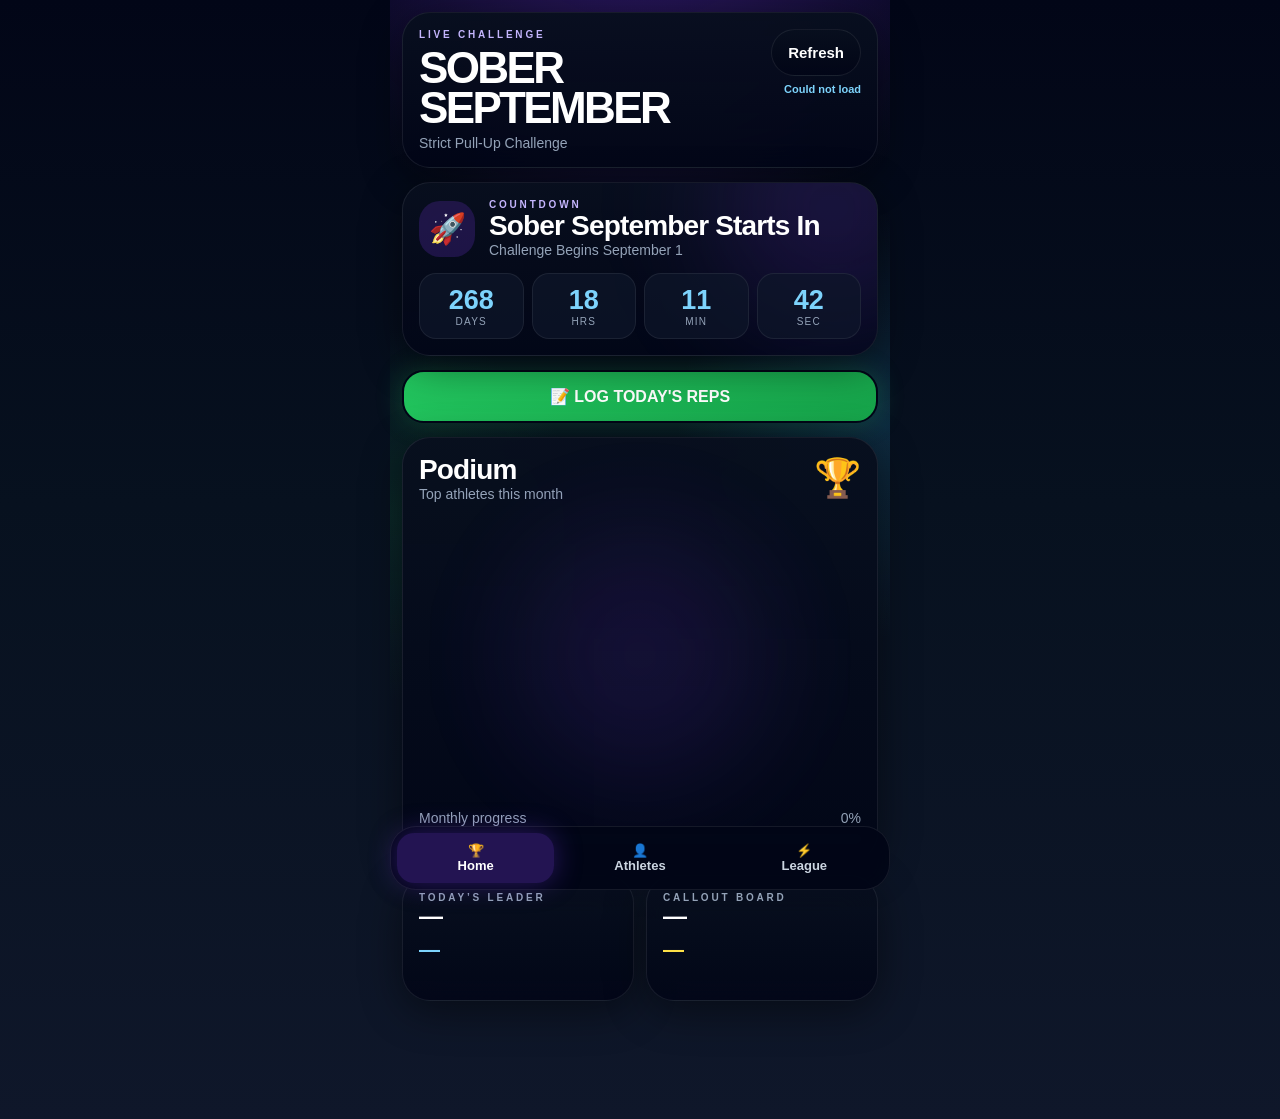
==== public/index.html @ 23100ab1 "Update index.html" ====
<!DOCTYPE html>
<html lang="en">
<head>
<meta charset="UTF-8">
<meta name="viewport" content="width=device-width,initial-scale=1,viewport-fit=cover">
<title>Sober September V40 Stable Event Logic</title>
<link rel="manifest" href="/manifest.json">
<link rel="apple-touch-icon" href="/apple-touch-icon.png">
<meta name="theme-color" content="#050816">
<meta name="apple-mobile-web-app-capable" content="yes">
<meta name="apple-mobile-web-app-title" content="Sober September">
<meta name="apple-mobile-web-app-status-bar-style" content="black-translucent">
<style>
*{box-sizing:border-box}html,body{margin:0;min-height:100%;background:#020617;color:white;font-family:Inter,Arial,sans-serif;overflow-x:hidden}body{background:linear-gradient(#020617,#07111f 45%,#0f172a)}.app{max-width:500px;margin:auto;min-height:100vh;padding:12px 12px calc(104px + env(safe-area-inset-bottom));background:radial-gradient(circle at 50% -12%,rgba(124,58,237,.42),transparent 30%),radial-gradient(circle at 0% 46%,rgba(34,197,94,.12),transparent 24%),radial-gradient(circle at 100% 38%,rgba(56,189,248,.15),transparent 25%),linear-gradient(#020617,#07111f 42%,#0f172a)}.card{background:linear-gradient(180deg,rgba(8,15,30,.96),rgba(2,6,23,.92));border:1px solid rgba(255,255,255,.08);border-radius:28px;padding:16px;margin-bottom:14px;box-shadow:0 10px 42px rgba(0,0,0,.45);backdrop-filter:blur(18px)}h1{font-size:44px;line-height:.9;margin:8px 0;font-weight:900;letter-spacing:-.06em}h2{font-size:28px;margin:0;font-weight:900;letter-spacing:-.03em}.label{font-size:10px;letter-spacing:.28em;text-transform:uppercase;color:#94a3b8;font-weight:900}.small{color:#94a3b8;font-size:14px}.big{font-size:24px;font-weight:900;line-height:1.08}.grid2{display:grid;grid-template-columns:1fr 1fr;gap:12px}.tab-page{display:none}.tab-page.active{display:block}.avatar{border-radius:999px;display:flex;align-items:center;justify-content:center;font-weight:900;color:white;border:2px solid rgba(255,255,255,.16);box-shadow:0 0 32px rgba(124,58,237,.35);overflow:hidden;flex:0 0 auto}.orange{background:linear-gradient(135deg,#f97316,#ef4444)}.green{background:linear-gradient(135deg,#22c55e,#16a34a)}.blue{background:linear-gradient(135deg,#2563eb,#4f46e5)}.purple{background:linear-gradient(135deg,#9333ea,#d8b4fe)}.photo-card{border-radius:28px;overflow:hidden;border:2px solid var(--athlete-glow,#7c3aed);box-shadow:0 0 34px color-mix(in srgb,var(--athlete-glow,#7c3aed) 45%,transparent);background:#020617}.photo-card img{width:100%;height:100%;object-fit:cover;object-position:center center;display:block}.refresh{border:0;color:white;font-weight:900;font-size:15px;border-radius:24px;background:linear-gradient(180deg,rgba(8,15,30,.96),rgba(2,6,23,.92));border:1px solid rgba(255,255,255,.08);padding:14px 16px}.refresh:active,.ath-card:active,.log-reps-btn:active,.nav button:active{transform:scale(.985)}.loading .refresh::after{content:"";display:inline-block;width:13px;height:13px;margin-left:8px;border:2px solid rgba(255,255,255,.35);border-top-color:white;border-radius:999px;vertical-align:-2px;animation:spin .8s linear infinite}@keyframes spin{to{transform:rotate(360deg)}}.header-row{display:grid;grid-template-columns:1fr auto;align-items:start;gap:10px}.count-card{position:relative;overflow:hidden}.count-card:before{content:"";position:absolute;width:230px;height:230px;border-radius:999px;background:rgba(124,58,237,.17);filter:blur(60px);right:-70px;top:-90px;animation:pulse 3s infinite}@keyframes pulse{0%{opacity:.45}50%{opacity:1}100%{opacity:.45}}.count-grid{display:grid;grid-template-columns:repeat(4,1fr);gap:8px;margin-top:15px;position:relative;z-index:2}.count{text-align:center;padding:11px 4px;border-radius:17px;background:rgba(15,23,42,.72);border:1px solid rgba(255,255,255,.07)}.count div:first-child{font-size:27px;font-weight:900;color:#7dd3fc}.count div:last-child{font-size:10px;letter-spacing:.12em;text-transform:uppercase;color:#94a3b8}.log-reps-btn{display:flex;align-items:center;justify-content:center;gap:10px;width:100%;margin:0 0 14px;padding:15px 16px;border-radius:22px;background:linear-gradient(135deg,#22c55e,#16a34a);color:white;text-decoration:none;font-weight:900;font-size:16px;border:2px solid #020617;box-shadow:0 0 28px rgba(34,197,94,.24)}.podium-card{position:relative;overflow:hidden}.podium-card:before{content:"";position:absolute;width:250px;height:250px;border-radius:999px;background:rgba(124,58,237,.16);filter:blur(58px);left:50%;top:92px;transform:translateX(-50%);opacity:.8;animation:none!important}.podium{position:relative;z-index:2;height:300px;margin-top:8px}.p-slot{position:absolute;text-align:center;width:31%}.p1{left:34.5%;top:2px;z-index:5}.p2{left:0;top:76px;z-index:3}.p3{right:0;top:88px;z-index:2}.crown{position:absolute;left:50%;transform:translateX(-50%);top:-28px;font-size:35px;animation:bob 2.5s infinite ease-in-out}@keyframes bob{0%{transform:translate(-50%,0)}50%{transform:translate(-50%,-6px)}100%{transform:translate(-50%,0)}}.p-avatar{margin:auto}.p-name{font-weight:900;margin-top:7px;line-height:1}.p-score{color:#7dd3fc;font-weight:900;line-height:1;margin-top:4px;transition:transform .18s ease}.p-score.counting{transform:scale(1.08)}.p-block{margin:9px auto 0;display:flex;align-items:center;justify-content:center;font-weight:900;border:1px solid rgba(255,255,255,.12);border-radius:22px 22px 0 0}.p1 .p-avatar{width:100px;height:100px;font-size:37px}.p1 .p-name{font-size:27px}.p1 .p-score{font-size:35px}.p1 .p-block{width:118px;height:90px;font-size:52px;background:linear-gradient(#a855f7,#6d28d9)}.p2 .p-avatar,.p3 .p-avatar{width:76px;height:76px;font-size:29px}.p2 .p-name,.p3 .p-name{font-size:22px}.p2 .p-score,.p3 .p-score{font-size:28px}.p2 .p-block{width:96px;height:62px;font-size:38px;background:#334155}.p3 .p-block{width:96px;height:54px;font-size:38px;background:#475569}.progress-track{height:10px;border-radius:999px;background:rgba(255,255,255,.1);overflow:hidden}.progress-bar{height:100%;width:0%;border-radius:999px;background:linear-gradient(90deg,#2563eb,#8b5cf6,#22c55e);transition:.7s}.mini{min-height:126px;padding:16px}.status-green{color:#4ade80}.status-yellow{color:#facc15}.status-red{color:#f87171}.status-gray{color:#94a3b8}.ath-grid{display:flex;gap:10px;overflow-x:auto;padding:2px 2px 4px;margin-top:12px;scroll-snap-type:x mandatory}.ath-card{border:1px solid rgba(255,255,255,.08);border-radius:24px;background:rgba(5,10,30,.95);padding:11px;color:white;text-align:left;min-width:142px;scroll-snap-align:start}.ath-card-top{display:flex;align-items:center;gap:8px}.ath-card .avatar{width:44px!important;height:44px!important;font-size:18px!important}.ath-card .name{font-size:18px;font-weight:900}.ath-card .pts{font-size:20px;font-weight:900;color:#7dd3fc;margin-top:6px}.profile-panel{margin-top:14px;--athlete-glow:#7c3aed}.profile-head{display:flex;align-items:center;gap:16px;margin-bottom:14px}.profile-photo{width:116px;height:116px}.profile-name{font-size:38px;font-weight:900;line-height:1}.profile-points{font-size:30px;font-weight:900;color:#7dd3fc;margin-top:6px}.stat-grid{display:grid;grid-template-columns:1fr 1fr;gap:12px}.stat{min-height:106px;padding:14px;border-radius:24px;background:rgba(5,10,30,.95);border:1px solid rgba(255,255,255,.08)}.stat .num{font-size:34px;font-weight:900;margin-top:8px}.daily-log-list{max-height:420px;overflow:auto;padding-right:3px}.daily-row{display:grid;grid-template-columns:62px minmax(0,1fr) 78px;gap:8px;align-items:center;padding:10px 0;border-bottom:1px solid rgba(255,255,255,.08)}.daily-row:last-child{border-bottom:0}.entry-pill{text-align:right;color:#7dd3fc;font-weight:900;font-size:13px}.chart-card{padding:12px!important;background:radial-gradient(circle at top right,rgba(56,189,248,.16),transparent 34%),rgba(5,10,30,.72)!important}.chart{width:100%;height:190px;margin-top:10px;border-radius:24px;background:linear-gradient(180deg,rgba(15,23,42,.7),rgba(2,6,23,.9));border:1px solid rgba(255,255,255,.08);overflow:hidden}.chart svg{width:100%;height:100%;display:block}.chart-label{font-size:12px;fill:#94a3b8}.chart-value{font-size:18px;fill:#7dd3fc;font-weight:900}.record-row{display:grid;grid-template-columns:44px 1fr auto;align-items:center;gap:12px;padding:14px 0;border-bottom:1px solid rgba(255,255,255,.08)}.record-row:last-child{border-bottom:0}.record-icon{width:38px;height:38px;border-radius:14px;background:rgba(124,58,237,.24);display:flex;align-items:center;justify-content:center;font-size:20px}.record-title{font-weight:900;line-height:1.18}.record-sub{color:#94a3b8;font-size:13px;margin-top:3px}.record-value{font-weight:900;color:#7dd3fc;font-size:22px;text-align:right;white-space:nowrap}.event-grid{display:grid;gap:12px}.event-card{border-radius:22px;border:1px solid rgba(255,255,255,.08);background:rgba(255,255,255,.025);padding:14px}.event-card.gold{border-color:rgba(250,204,21,.22);background:radial-gradient(circle at top left,rgba(250,204,21,.12),transparent 38%),rgba(255,255,255,.025)}.event-card.red{border-color:rgba(249,115,22,.26);background:radial-gradient(circle at top left,rgba(249,115,22,.12),transparent 38%),rgba(255,255,255,.025)}.event-title{font-size:22px;font-weight:900;line-height:1.05}.event-sub{color:#cbd5e1;font-size:15px;margin-top:8px;line-height:1.35}.nav{position:fixed;left:12px;right:12px;bottom:calc(10px + env(safe-area-inset-bottom));max-width:500px;margin:auto;display:grid;grid-template-columns:repeat(3,1fr);gap:7px;padding:6px;border-radius:26px;background:rgba(2,6,23,.94);backdrop-filter:blur(20px);border:1px solid rgba(255,255,255,.08);z-index:99}.nav button{border:0;background:transparent;text-align:center;padding:10px 4px;border-radius:17px;font-weight:800;color:#cbd5e1;font-size:13px}.nav button.active{background:rgba(124,58,237,.28);box-shadow:0 0 28px rgba(124,58,237,.35);color:white}.max-only{display:none}.maxout-banner{display:none;border-radius:24px;padding:15px 16px;margin-bottom:14px;background:linear-gradient(135deg,#facc15,#a855f7);color:#020617;font-weight:900;box-shadow:0 0 35px rgba(250,204,21,.35);border:2px solid rgba(255,255,255,.18)}.maxout-banner .title{font-size:22px;line-height:1}.maxout-banner .sub{font-size:13px;margin-top:5px;color:#111827}.redemption-banner{display:none;border-radius:24px;padding:15px 16px;margin-bottom:14px;background:linear-gradient(135deg,#fb7185,#f97316);color:#fff;font-weight:900;box-shadow:0 0 35px rgba(249,115,22,.34);border:2px solid rgba(255,255,255,.16)}.redemption-banner .title{font-size:22px;line-height:1}.redemption-banner .sub{font-size:13px;margin-top:5px;color:#ffe4e6}.redemption-only{display:none}.redemption-card{border-color:rgba(248,113,113,.24)!important;background:radial-gradient(circle at top left,rgba(248,113,113,.14),transparent 38%),rgba(255,255,255,.025)!important}.redemption-list{display:grid;gap:9px;margin-top:10px}.redemption-row{display:grid;grid-template-columns:1fr auto;gap:10px;align-items:center;padding:10px 0;border-bottom:1px solid rgba(255,255,255,.08)}.redemption-row:last-child{border-bottom:0}.redemption-score{color:#fb7185;font-weight:900}.redemption-gain{color:#f97316;font-weight:900}body.redemption-mode .app{background:radial-gradient(circle at 50% -8%,rgba(248,113,113,.32),transparent 28%),radial-gradient(circle at 0% 42%,rgba(249,115,22,.22),transparent 26%),radial-gradient(circle at 100% 36%,rgba(251,113,133,.14),transparent 24%),linear-gradient(#020617,#111827 45%,#0f172a)}body.redemption-mode .redemption-banner{display:block}body.redemption-mode .redemption-only{display:block;grid-column:1/-1}body.redemption-mode .count-card{border-color:rgba(248,113,113,.42)!important;box-shadow:0 0 0 1px rgba(248,113,113,.12),0 10px 42px rgba(0,0,0,.45),0 0 60px rgba(249,115,22,.18)!important;background:radial-gradient(circle at top left,rgba(248,113,113,.18),transparent 42%),radial-gradient(circle at bottom right,rgba(249,115,22,.16),transparent 44%),linear-gradient(180deg,rgba(8,15,30,.98),rgba(2,6,23,.94))!important}body.redemption-mode #eventIcon{background:rgba(248,113,113,.18)!important;box-shadow:0 0 30px rgba(248,113,113,.38);animation:maxPulse 1.8s infinite}body.redemption-mode .log-reps-btn{background:linear-gradient(135deg,#fb7185,#f97316);color:#fff;box-shadow:0 0 35px rgba(249,115,22,.32)}body.redemption-mode .progress-bar{background:linear-gradient(90deg,#ef4444,#f97316,#facc15)}body.maxout-mode .app{background:radial-gradient(circle at 50% -8%,rgba(250,204,21,.34),transparent 28%),radial-gradient(circle at 0% 42%,rgba(168,85,247,.22),transparent 26%),radial-gradient(circle at 100% 36%,rgba(250,204,21,.14),transparent 24%),linear-gradient(#020617,#111827 45%,#0f172a)}body.maxout-mode .maxout-banner{display:block}body.maxout-mode .max-only{display:block;grid-column:1/-1}body.maxout-mode .log-reps-btn{background:linear-gradient(135deg,#facc15,#a855f7);color:#020617;box-shadow:0 0 35px rgba(250,204,21,.32)}body.maxout-mode .p-block{background:linear-gradient(#facc15,#a855f7)!important;color:#020617;box-shadow:0 0 28px rgba(250,204,21,.25)}body.maxout-mode .p1 .p-avatar{background:transparent!important;box-shadow:none!important;border-radius:999px}body.maxout-mode .p1 .p-avatar .avatar{border-color:rgba(250,204,21,.7);box-shadow:0 0 36px rgba(250,204,21,.28)}body.maxout-mode .count-card{border-color:rgba(250,204,21,.42)!important;box-shadow:0 0 0 1px rgba(250,204,21,.12),0 10px 42px rgba(0,0,0,.45),0 0 60px rgba(250,204,21,.16),0 0 90px rgba(168,85,247,.10)!important}body.maxout-mode .count-card{background:radial-gradient(circle at top left,rgba(250,204,21,.18),transparent 42%),radial-gradient(circle at bottom right,rgba(168,85,247,.18),transparent 44%),linear-gradient(180deg,rgba(8,15,30,.98),rgba(2,6,23,.94))!important}body.maxout-mode #eventIcon{background:rgba(250,204,21,.18)!important;box-shadow:0 0 30px rgba(250,204,21,.38);animation:maxPulse 1.8s infinite}@keyframes maxPulse{0%{transform:scale(1)}50%{transform:scale(1.07);filter:drop-shadow(0 0 14px rgba(250,204,21,.65))}100%{transform:scale(1)}}.champion-overlay{position:fixed;inset:0;z-index:999;display:none;align-items:center;justify-content:center;padding:22px;background:radial-gradient(circle at 50% 18%,rgba(250,204,21,.26),transparent 34%),rgba(2,6,23,.86);backdrop-filter:blur(18px)}
.champion-overlay.show{display:flex}
.champion-card{width:min(430px,100%);border-radius:34px;padding:22px 18px 18px;background:radial-gradient(circle at top,rgba(250,204,21,.18),transparent 36%),linear-gradient(180deg,rgba(15,23,42,.98),rgba(2,6,23,.97));border:1px solid rgba(250,204,21,.35);box-shadow:0 0 80px rgba(250,204,21,.26),0 25px 80px rgba(0,0,0,.65);text-align:center;position:relative;overflow:hidden}
.champion-card:before{content:"";position:absolute;inset:-40%;background:conic-gradient(from 90deg,transparent,rgba(250,204,21,.18),transparent,rgba(168,85,247,.14),transparent);animation:champSpin 8s linear infinite}
.champion-card>*{position:relative;z-index:2}
@keyframes champSpin{to{transform:rotate(360deg)}}
.champion-kicker{font-size:11px;letter-spacing:.24em;text-transform:uppercase;color:#fde68a;font-weight:900;margin-bottom:8px}
.champion-title{font-size:30px;line-height:.96;font-weight:900;letter-spacing:-.04em;margin-bottom:12px}
.champion-photo-wrap{width:178px;height:178px;margin:0 auto 12px;border-radius:32px;overflow:hidden;border:3px solid rgba(250,204,21,.72);box-shadow:0 0 44px rgba(250,204,21,.35);background:#020617;transform:rotate(-2deg)}
.champion-photo-wrap img{width:100%;height:100%;object-fit:cover;object-position:center}
.champion-name{font-size:42px;line-height:.95;font-weight:900;letter-spacing:-.05em}
.champion-points{font-size:25px;color:#7dd3fc;font-weight:900;margin-top:5px}
.champion-copy{color:#cbd5e1;font-size:16px;line-height:1.35;margin:14px auto 0;max-width:320px}
.champion-party{font-size:21px;font-weight:900;color:#fde047;margin:14px auto 0;line-height:1.12}
.champion-button{width:100%;margin-top:18px;border:0;border-radius:20px;padding:15px 16px;background:linear-gradient(135deg,#facc15,#a855f7);color:#020617;font-size:17px;font-weight:900;box-shadow:0 0 32px rgba(250,204,21,.28)}@media(max-width:390px){h1{font-size:40px}.app{padding-left:10px;padding-right:10px}.grid2{grid-template-columns:1fr}.podium{height:286px}.chart{height:178px}.profile-photo{width:106px!important;height:106px!important}.profile-name{font-size:34px}.profile-points{font-size:27px}.record-value{font-size:20px}.daily-row{grid-template-columns:62px minmax(0,1fr) 68px}}
</style>
</head>
<body>
<div class="app">
<section id="home" class="tab-page active">
<header class="card"><div class="header-row"><div><div class="label" style="color:#c4b5fd">Live Challenge</div><h1 id="mainTitle">SOBER<br>SEPTEMBER</h1><div class="small">Strict Pull-Up Challenge</div></div><div style="text-align:right;max-width:104px"><button class="refresh" onclick="loadAndRender()">Refresh</button><div id="lastUpdated" style="font-size:11px;color:#7dd3fc;font-weight:800;margin-top:7px;line-height:1.15">Tap Refresh</div></div></div></header>
<section id="maxoutBanner" class="maxout-banner"><div class="title">⚡ MAX-OUT SATURDAY ACTIVE</div><div class="sub">+50 BONUS TO HIGHEST STRICT SET</div></section>
<section id="redemptionBanner" class="redemption-banner"><div class="title">🔥 REDEMPTION WEEKEND ACTIVE</div><div class="sub">LAST CHANCE TO REWRITE HISTORY</div></section>
<section class="card count-card"><div style="display:flex;gap:14px;align-items:center;position:relative;z-index:2"><div id="eventIcon" style="width:56px;height:56px;border-radius:21px;background:rgba(124,58,237,.2);display:flex;align-items:center;justify-content:center;font-size:30px">🚀</div><div><div id="eventKicker" class="label" style="color:#c4b5fd">Countdown</div><h2 id="eventTitle">Sober September Starts In</h2><div id="eventSub" class="small">Challenge Begins September 1</div></div></div><div class="count-grid"><div class="count"><div id="d">00</div><div>Days</div></div><div class="count"><div id="h">00</div><div>Hrs</div></div><div class="count"><div id="m">00</div><div>Min</div></div><div class="count"><div id="s">00</div><div>Sec</div></div></div></section>
<a id="logRepsBtn" class="log-reps-btn" href="https://docs.google.com/forms/d/e/1FAIpQLScMbwOOKhfXxtna_idZXLJKOv-gHe0aG-Z4iYXJg81SH5LEbg/viewform?pli=1&pli=1" target="_blank" rel="noopener noreferrer">📝 LOG TODAY'S REPS</a>
<section class="card podium-card"><div style="display:flex;justify-content:space-between;align-items:center"><div><h2>Podium</h2><div class="small">Top athletes this month</div></div><div style="font-size:38px">🏆</div></div><div id="podium" class="podium"></div><div><div style="display:flex;justify-content:space-between;color:#94a3b8;font-size:14px;margin-bottom:8px"><span>Monthly progress</span><span id="progressText">0%</span></div><div class="progress-track"><div id="progressBar" class="progress-bar"></div></div></div></section>
<section class="grid2"><div class="card mini"><div class="label">Today’s Leader</div><div id="todayLeader" class="big">—</div><div id="todayPoints" style="font-size:21px;color:#7dd3fc;font-weight:900;margin-top:8px">—</div></div><div class="card mini"><div class="label">Callout Board</div><div id="calloutText" class="big">—</div><div id="calloutSub" style="font-size:21px;color:#fde047;font-weight:900;margin-top:8px">—</div></div><div class="card mini max-only"><div class="label">Current Max Leader</div><div id="maxLeaderName" class="big">—</div><div id="maxLeaderSet" style="font-size:21px;color:#fde047;font-weight:900;margin-top:8px">—</div></div><div class="card mini redemption-only"><div class="label">Redemption Watch</div><div id="redemptionWatchName" class="big">—</div><div id="redemptionWatchGain" style="font-size:21px;color:#fb7185;font-weight:900;margin-top:8px">—</div></div></section>
</section>
<section id="athletes" class="tab-page"><header class="card"><div><div class="label" style="color:#c4b5fd">Deep Dive</div><h2>Athletes</h2><div class="small">Profile, daily log, and progress chart</div></div><div id="athleteCards" class="ath-grid"></div></header><section id="profilePanel" class="card profile-panel"></section></section>
<section id="league" class="tab-page"><header class="card"><div><div class="label" style="color:#c4b5fd">League HQ</div><h2>League</h2><div class="small">Records and special event rules</div></div></header><section class="card"><h2>Records</h2><div id="records"></div></section><section class="card redemption-only redemption-card"><div class="label" style="color:#fb7185">Redemption Tracker</div><h2>Replacement Watch</h2><div id="redemptionTracker" class="redemption-list"></div></section><section class="card"><div class="label" style="color:#c4b5fd">Special Events</div><h2>Event Rules</h2><div class="event-grid" style="margin-top:14px"><div class="event-card gold"><div class="event-title">⚡ Max-Out Saturday</div><div class="event-sub">Every Saturday, the best single-set strict pull-up max wins <b style="color:#fde047">+50 bonus points.</b></div></div><div class="event-card red"><div class="event-title">🔥 Redemption Weekend</div><div class="event-sub"><b>Sept 19–20.</b> Replace your two lowest non-zero scoring days if higher.</div></div><div class="event-card gold"><div class="event-title">🏆 Championship Saturday</div><div class="event-sub">Sept 19 is a Saturday, so Redemption Weekend and Max-Out Saturday are both active.</div></div><div class="event-card"><div class="event-title">📐 Scoring</div><div class="event-sub">Bodyweight × Reps ÷ 100. Strict pull-ups only. Chin clearly above the bar. No kipping.</div></div></div></section></section>
</div>
  <div id="championOverlay" class="champion-overlay">
  <div class="champion-card">
    <div class="champion-kicker">🏆 Sober September 2026 Champion</div>
    <div class="champion-title">Final Winner</div>
    <div class="champion-photo-wrap">
      <img id="championPhoto" src="" alt="Champion">
    </div>
    <div id="championName" class="champion-name">—</div>
    <div id="championPoints" class="champion-points">— PTS</div>
    <div id="championCopy" class="champion-copy">— survived Sober September and took the crown.</div>
    <div class="champion-party">Everybody, let’s celebrate.</div>
    <button class="champion-button" onclick="closeChampionModal()">Proceed</button>
  </div>
</div>
<nav class="nav"><button class="active" data-tab="home" onclick="showTab('home')">🏆<br>Home</button><button data-tab="athletes" onclick="showTab('athletes')">👤<br>Athletes</button><button data-tab="league" onclick="showTab('league')">⚡<br>League</button></nav>
<script>
const FORCE_MAXOUT = false;
const FORCE_REDEMPTION = false;
const FORCE_CHAMPION_MODAL = true;
const CSV_URL="https://docs.google.com/spreadsheets/d/e/2PACX-1vQ6sg6Ciu_MQOmwK-N3jY2yp-dhYr33MrpR0pV_jR8VoWUtUU1fras-JP04htR-Psk2HCzSDsae2d9K/pub?gid=551726986&single=true&output=csv";
const ATHLETES=["Cody","DJ","Tyler","Shane"];
const PROFILE_IMAGES={Cody:"/images/cody.jpg",Shane:"/images/shane.jpg",DJ:"/images/dj.jpg",Tyler:"/images/tyler.jpg"};
const ATHLETE_GLOW={Shane:"#f97316",Cody:"#22c55e",DJ:"#2563eb",Tyler:"#9333ea"};
const initials=n=>({Shane:"SK",Cody:"CK",DJ:"DJ",Tyler:"TS"}[n]||n.slice(0,2).toUpperCase());
const colorClass=n=>({Cody:"green",DJ:"blue",Tyler:"purple",Shane:"orange"}[n]||"blue");
function showTab(tab){document.querySelectorAll(".tab-page").forEach(p=>p.classList.toggle("active",p.id===tab));document.querySelectorAll(".nav button").forEach(b=>b.classList.toggle("active",b.dataset.tab===tab));window.scrollTo({top:0,behavior:"smooth"})}
function avatarHTML(name,size,font){return `<div class="avatar ${colorClass(name)}" style="width:${size}px;height:${size}px;font-size:${font}px">${initials(name)}</div>`}
function profilePhotoHTML(name,w=116,h=116){return `<div class="photo-card profile-photo" style="--athlete-glow:${ATHLETE_GLOW[name]||"#7c3aed"};width:${w}px;height:${h}px"><img src="${PROFILE_IMAGES[name]}" alt="${name}"></div>`}
function norm(s){return String(s||"").toLowerCase().replace(/[^a-z0-9]/g,"")}function getField(o,names){for(const n of names){for(const k of Object.keys(o)){const nk=norm(k),nn=norm(n);if(nk===nn||nk.includes(nn)||nn.includes(nk))return o[k]}}return""}function num(v){const n=Number(String(v||"").replace(/[^0-9.-]/g,""));return isNaN(n)?0:n}function dateObj(v){const d=new Date(v);return isNaN(d)?null:d}function localDay(d){return new Date(d.getFullYear(),d.getMonth(),d.getDate())}function dayKey(d){return d?localDay(d).toISOString().slice(0,10):""}function niceDate(d){return d?d.toLocaleDateString(undefined,{month:"short",day:"numeric"}):"—"}function daysAgo(d){if(!d)return null;return Math.max(0,Math.floor((localDay(new Date())-localDay(d))/86400000))}
function parseCSV(text){const rows=[];let row=[],cur="",q=false;for(let i=0;i<text.length;i++){const c=text[i],n=text[i+1];if(c=='"'&&q&&n=='"'){cur+='"';i++}else if(c=='"')q=!q;else if(c==","&&!q){row.push(cur);cur=""}else if((c=="\n"||c=="\r")&&!q){if(cur||row.length){row.push(cur);rows.push(row);row=[];cur=""}if(c=="\r"&&n=="\n")i++}else cur+=c}if(cur||row.length){row.push(cur);rows.push(row)}return rows}
function streakEndingToday(days){const keys=new Set(days.map(d=>d.key));let d=localDay(new Date()),count=0;while(keys.has(dayKey(d))){count++;d.setDate(d.getDate()-1)}return count}
function bestConsecutiveStreak(days){let best=0,run=0,prev=null;days.forEach(d=>{const cur=localDay(d.date);if(prev&&Math.round((cur-prev)/86400000)===1)run++;else run=1;best=Math.max(best,run);prev=cur});return best}
function challengeProgressPct(){const now=new Date(),y=now.getFullYear(),start=new Date(y,8,1),end=new Date(y,9,1);if(now<start)return 0;if(now>=end)return 100;const completed=Math.min(30,Math.max(1,Math.floor((localDay(now)-start)/86400000)+1));return Math.round((completed/30)*100)}
async function loadData(){const res=await fetch(CSV_URL+"&cacheBust="+Date.now());const text=await res.text();const rows=parseCSV(text).filter(r=>r.some(c=>String(c).trim()!==""));const headers=rows.shift()||[];return rows.map(r=>{const o={};headers.forEach((h,i)=>o[h]=r[i]||"");const name=String(getField(o,["Name","Athlete","Competitor"])).trim();const bw=num(getField(o,["Bodyweight","Body Weight","Weight"]));const reps=num(getField(o,["Pull-Ups Completed Today","Pull Ups Completed Today","Pull-Ups","Pullups","Reps"]));const max=num(getField(o,["Best Max Set","Max Set","Best Set","Saturday Max"]));const date=dateObj(getField(o,["Timestamp","Date","Submitted At"]));return{name,bw,reps,max,date,key:dayKey(date),score:bw*reps/100}}).filter(x=>ATHLETES.includes(x.name))}
function isRedemptionDate(d){return d&&d.getMonth()===8&&(d.getDate()===19||d.getDate()===20)}
function applyRedemption(days){const base=days.filter(d=>!isRedemptionDate(d.date)).map(d=>({...d,originalScore:d.score,redeemed:false,replacement:null}));const red=days.filter(d=>isRedemptionDate(d.date)&&d.score>0).sort((a,b)=>b.score-a.score).map(d=>({...d}));const eligible=[...base].filter(d=>d.score>0).sort((a,b)=>a.score-b.score).slice(0,2);const applied=[];eligible.forEach((low,i)=>{const candidate=red[i];if(candidate&&candidate.score>low.score){const target=base.find(d=>d.key===low.key);if(target){const gain=candidate.score-low.score;target.redeemed=true;target.replacement={score:candidate.score,reps:candidate.reps,max:candidate.max,date:candidate.date,gain};target.score=candidate.score;target.reps=candidate.reps;target.max=Math.max(target.max||0,candidate.max||0);applied.push({original:low,replacement:candidate,gain})}}});return{days:base.sort((a,b)=>a.date-b.date),eligible,redScores:red,applied,totalGain:applied.reduce((a,b)=>a+b.gain,0)}}
function calc(rows){return ATHLETES.map(name=>{const r=rows.filter(x=>x.name===name),day={};r.forEach(x=>{if(!day[x.key])day[x.key]={score:0,reps:0,max:0,date:x.date,bw:0,entries:0};day[x.key].score+=x.score;day[x.key].reps+=x.reps;day[x.key].max=Math.max(day[x.key].max,x.max||0);day[x.key].bw=x.bw||day[x.key].bw;day[x.key].entries++});const originalDays=Object.entries(day).map(([key,v])=>({key,...v})).filter(x=>x.date).sort((a,b)=>a.date-b.date);const redemption=applyRedemption(originalDays);const days=redemption.days;const total=days.reduce((a,b)=>a+b.score,0),reps=days.reduce((a,b)=>a+b.reps,0),best=Math.max(...days.map(x=>x.max||0),...r.map(x=>x.max||0),0),avg=days.length?total/days.length:0,today=day[dayKey(new Date())]?.score||0;const weights=r.filter(x=>x.bw>0&&x.date).sort((a,b)=>a.date-b.date);const startWeight=weights.length?weights[0].bw:0,currentWeight=weights.length?weights[weights.length-1].bw:0,weightChange=currentWeight&&startWeight?currentWeight-startWeight:0;const lastEntry=r.filter(x=>x.date).sort((a,b)=>b.date-a.date)[0]?.date||null;const daysSinceLast=daysAgo(lastEntry);const currentStreak=streakEndingToday(days);const bestStreak=bestConsecutiveStreak(days);return{name,total,reps,best,avg,streak:currentStreak,bestStreak,today,startWeight,currentWeight,weightChange,lastEntry,daysSinceLast,days,originalDays,redemption,rawRows:r}}).sort((a,b)=>b.total-a.total)}
function checkInShort(s){if(s.daysSinceLast===null)return"⚪ No Entry";if(s.daysSinceLast===0)return"🟢 Today";if(s.daysSinceLast===1)return"🟡 Yesterday";if(s.daysSinceLast<=3)return`🟠 ${s.daysSinceLast} Days Ago`;return`🔴 ${s.daysSinceLast} Days Ago`}
function checkInClass(s){if(s.daysSinceLast===null)return"status-gray";if(s.daysSinceLast===0)return"status-green";if(s.daysSinceLast<=3)return"status-yellow";return"status-red"}
function weightChangeText(s){if(!s.currentWeight)return"Weight not entered";const c=Math.round(s.weightChange*10)/10;if(c===0)return`${s.currentWeight} lbs • no change`;return`${s.currentWeight} lbs • ${c>0?"up":"down"} ${Math.abs(c)} lbs`}function weightClass(s){if(!s.currentWeight||!s.weightChange)return"status-gray";return s.weightChange>0?"status-red":"status-green"}
function getChallengePhase(){
const now=new Date(),y=2026;
const septStart=new Date(y,8,1,0,0,0,0),redStart=new Date(y,8,19,0,0,0,0),redEnd=new Date(y,8,21,0,0,0,0),monthEnd=new Date(y,9,1,0,0,0,0);
const inSeason=now>=septStart&&now<monthEnd, isSaturday=now.getDay()===6;
if(FORCE_REDEMPTION){const target=new Date(now);target.setDate(now.getDate()+2);target.setHours(23,59,59,999);return{phase:"redemption",both:false,title:"Redemption Weekend",sub:"Replace Your Two Lowest Non-Zero Scores",icon:"↩️",kicker:"Second Chance",target,badge:"Rewrite History"}}
if(FORCE_MAXOUT){const tomorrow=new Date(now);tomorrow.setDate(now.getDate()+1);tomorrow.setHours(0,0,0,0);return{phase:"maxout",both:false,title:"⚡ Max-Out Saturday",sub:"+50 Bonus Points For Highest Strict Pull-Up Set",icon:"⚡",kicker:"Weekend Mode",target:tomorrow,badge:"⚡ +50 PTS On The Line"}}
if(now>=redStart&&now<redEnd){const both=isSaturday;return{phase:"redemption",both,title:"Redemption Weekend",sub:both?"Redemption + Max-Out Bonus Active":"Replace Your Two Lowest Non-Zero Scores",icon:"↩️",kicker:both?"Championship Saturday":"Second Chance",target:redEnd,badge:both?"Second Chance +50 Active":"Second Chance"}}
if(inSeason&&isSaturday){const tomorrow=new Date(now);tomorrow.setDate(now.getDate()+1);tomorrow.setHours(0,0,0,0);return{phase:"maxout",both:false,title:"⚡ Max-Out Saturday",sub:"+50 Bonus Points For Highest Strict Pull-Up Set",icon:"⚡",kicker:"Weekend Mode",target:tomorrow,badge:"⚡ +50 PTS On The Line"}}
if(inSeason)return{phase:"live",both:false,title:"Sober September Is Live",sub:"Days Remaining In The Challenge",icon:"🔥",kicker:"Challenge Mode",target:monthEnd,badge:"Normal Mode"};
let start=septStart;if(now>=monthEnd)start=new Date(y+1,8,1,0,0,0,0);return{phase:"pre",both:false,title:"Sober September Starts In",sub:"Challenge Begins September 1",icon:"🚀",kicker:"Countdown",target:start,badge:"Normal Mode"}}
function updateCountdown(){const e=getChallengePhase(),now=new Date(),isMax=e.phase==="maxout"||e.both,isRed=e.phase==="redemption";document.body.classList.remove("maxout-mode","redemption-mode");if(isMax)document.body.classList.add("maxout-mode");if(isRed)document.body.classList.add("redemption-mode");document.getElementById("eventTitle").textContent=e.title;document.getElementById("eventSub").textContent=e.sub;document.getElementById("eventIcon").textContent=e.icon;document.getElementById("eventKicker").textContent=e.kicker;document.getElementById("mainTitle").innerHTML=isMax?"MAX OUT<br>SATURDAY":(isRed?"REDEMPTION<br>WEEKEND":"SOBER<br>SEPTEMBER");document.getElementById("logRepsBtn").textContent=isMax?"⚡ LOG YOUR MAX SET":(isRed?"↩️ LOG REDEMPTION SCORE":"📝 LOG TODAY'S REPS");let diff=Math.max(0,e.target-now);const d=Math.floor(diff/86400000);diff-=d*86400000;const h=Math.floor(diff/3600000);diff-=h*3600000;const m=Math.floor(diff/60000);diff-=m*60000;const s=Math.floor(diff/1000);["d","h","m","s"].forEach((id,i)=>document.getElementById(id).textContent=String([d,h,m,s][i]).padStart(2,"0"))}
function getCallout(stats,rows){const phase=getChallengePhase();if(phase.both)return{main:"🔥 Championship Saturday Is LIVE",sub:"Redemption +50 Max-Out Bonus"};if(phase.phase==="redemption")return{main:"Last Chance To Rewrite History",sub:"Replace Your Two Lowest Scores"};if(phase.phase==="maxout")return{main:"⚡ Saturday Is Worth EVERYTHING",sub:"+50 Bonus Points On The Line"};const todayKey=dayKey(new Date()),todayRows=rows.filter(r=>r.key===todayKey&&r.reps>0),submitters=new Set(todayRows.map(r=>r.name));if(todayRows.length===0)return{main:"🍺 Nobody Break Sobriety Now",sub:"Waiting For Today’s First Entry"};const missing=stats.filter(s=>!submitters.has(s.name)).sort((a,b)=>b.total-a.total)[0];if(missing)return{main:`👀 ${missing.name} Has Not Logged Reps Today`,sub:"Still Time To Check In"};if(stats.length>=2){const diff=Math.round(stats[0].total-stats[1].total);if(diff>0&&diff<=25)return{main:"⚔️ This Race Is Tightening Up",sub:`${stats[1].name} Is Only ${diff} Points Back`}}return{main:`👑 ${stats[0].name} Extending His Lead`,sub:`${Math.round(stats[0].today)} Points Today`}}
function animatePodiumScores(){document.querySelectorAll('.podium-score').forEach(el=>{const target=Number(el.dataset.target||0);el.classList.add('counting');const duration=850,start=performance.now();function step(now){const t=Math.min(1,(now-start)/duration),ease=1-Math.pow(1-t,3);el.textContent=Math.round(target*ease);if(t<1)requestAnimationFrame(step);else{el.textContent=target;el.classList.remove('counting')}}requestAnimationFrame(step)})}
function podiumSlot(s,place){const size=place===1?100:76,font=place===1?37:29,target=Math.round(s.total||0),isMax=getChallengePhase().phase==="maxout";const block=isMax?["🥇","🥈","🥉"][place-1]:place;return`<div class="p-slot p${place}">${place===1?'<div class="crown">👑</div>':''}<div class="p-avatar">${avatarHTML(s.name,size,font)}</div><div class="p-name">${s.name}</div><div class="p-score podium-score" data-target="${target}">0</div><div class="p-block">${block}</div></div>`}function renderPodium(stats){const top=stats.slice(0,3);while(top.length<3)top.push({name:"—",total:0});document.getElementById("podium").innerHTML=podiumSlot(top[0],1)+podiumSlot(top[1],2)+podiumSlot(top[2],3);animatePodiumScores()}
function getTodayMaxFor(name,rows){const todayKey=dayKey(new Date());const found=(rows||[]).filter(r=>r.name===name&&r.key===todayKey&&Number(r.max)>0).sort((a,b)=>Number(b.max||0)-Number(a.max||0))[0];return found?Number(found.max||0):0}
function renderAthleteCards(stats){const isMax=getChallengePhase().phase==="maxout";document.getElementById("athleteCards").innerHTML=stats.map(s=>`<button class="ath-card" onclick="selectAthlete('${s.name}')"><div class="ath-card-top">${avatarHTML(s.name,44,18)}<div><div class="name">${s.name}</div><div class="small">${initials(s.name)}</div></div></div><div class="pts">${Math.round(s.total)} PTS</div><div class="small" style="margin-top:6px">🔥 ${s.streak}d • 💪 ${s.best}</div>${isMax?`<div style="font-size:12px;font-weight:900;margin-top:4px;color:#fde047">⚡ Saturday Max: ${getTodayMaxFor(s.name,window.currentRows||[]) ? getTodayMaxFor(s.name,window.currentRows||[]) + " reps" : "No entry"}</div>`:""}<div class="${checkInClass(s)}" style="font-size:12px;font-weight:900;margin-top:4px">${checkInShort(s)}</div></button>`).join("")}
function selectAthlete(name){showTab("athletes");renderProfile(window.currentStats.find(x=>x.name===name))}function stat(label,val,extra=""){return`<div class="stat"><div class="label">${label}</div><div class="num">${val}</div>${extra}</div>`}function spark(){return`<div style="height:30px;display:flex;align-items:flex-end;gap:4px"><span style="height:25%;width:7px;border-radius:999px;background:#22c55e"></span><span style="height:42%;width:7px;border-radius:999px;background:#22c55e"></span><span style="height:36%;width:7px;border-radius:999px;background:#22c55e"></span><span style="height:58%;width:7px;border-radius:999px;background:#22c55e"></span><span style="height:44%;width:7px;border-radius:999px;background:#22c55e"></span><span style="height:68%;width:7px;border-radius:999px;background:#22c55e"></span></div>`}
function getRedemptionInfo(s){const redemption=s.redemption||applyRedemption(s.originalDays||s.days||[]);return redemption}
function renderRedemptionCard(s){const info=getRedemptionInfo(s);const rows=info.eligible.length?info.eligible.map(d=>{const applied=info.applied.find(a=>a.original.key===d.key);return `<div class="redemption-row"><div><b>${niceDate(d.date)}</b><div class="small">${d.reps} reps • ${Math.round(d.score)} pts${applied?` → ${Math.round(applied.replacement.score)} pts`:``}</div></div><div class="redemption-score">${applied?`✓ Redeemed`:`Can Improve`}</div></div>`}).join(""):`<div class="small" style="margin-top:8px">No eligible scoring days yet.</div>`;return `<div class="card redemption-only redemption-card" style="margin:14px 0 0;padding:14px"><div class="label" style="color:#fb7185">Redemption Weekend</div><h2 style="font-size:24px">Days Eligible For Replacement</h2><div class="redemption-list">${rows}</div></div>`}
function renderRedemptionTracker(stats){const el=document.getElementById("redemptionTracker");if(!el)return;el.innerHTML=[...stats].map(s=>{const info=getRedemptionInfo(s);const low=info.eligible.map(d=>{const applied=info.applied.find(a=>a.original.key===d.key);return `${Math.round(d.score)} pts${applied?` ✓`:``}`}).join(" / ")||"No eligible days";return `<div class="redemption-row"><div><b>${s.name}</b><div class="small">Lowest scores: ${low}</div></div><div class="redemption-gain">${info.totalGain>0?`+${Math.round(info.totalGain)}`:`—`}</div></div>`}).join("");const redemptions=[...stats].flatMap(s=>(getRedemptionInfo(s).applied||[]).map(a=>({name:s.name,gain:Math.round(a.gain),replacement:a.replacement,original:a.original}))).sort((a,b)=>b.gain-a.gain);const nameEl=document.getElementById("redemptionWatchName"),gainEl=document.getElementById("redemptionWatchGain");if(!nameEl||!gainEl)return;if(redemptions.length){nameEl.textContent="Biggest Redemption So Far";gainEl.textContent=`${redemptions[0].name} +${redemptions[0].gain} pts gained`}else{nameEl.textContent="Waiting For First Redemption Entry";gainEl.textContent="No scores redeemed yet"}}
function renderProfile(s){const panel=document.getElementById("profilePanel");panel.style.setProperty("--athlete-glow",ATHLETE_GLOW[s.name]||"#7c3aed");panel.innerHTML=`<div class="profile-head">${profilePhotoHTML(s.name,116,116)}<div><div class="profile-name">${s.name}</div><div class="profile-points">${Math.round(s.total)} PTS</div><div class="${weightClass(s)}" style="font-size:13px;font-weight:900;margin-top:5px">Current Weight: ${weightChangeText(s)}</div><div class="${checkInClass(s)}" style="font-size:13px;font-weight:900;margin-top:4px">Last Check-In: ${checkInShort(s).replace(/^\S+\s/,"")}</div></div></div><div class="stat-grid">${stat("Current Streak",s.streak,"🔥🔥🔥")}${stat("Best Max Set",s.best,spark())}${stat("Avg Daily",s.avg.toFixed(1))}${stat("Total Reps",s.reps)}</div>${renderRedemptionCard(s)}<div class="card" style="margin:14px 0 0;padding:14px"><h2 style="font-size:24px">Daily Log</h2><div class="small">Every scoring day this month</div><div class="daily-log-list">${renderDailyLog(s)}</div></div><div class="card chart-card" style="margin:14px 0 0;padding:14px"><h2 style="font-size:24px">Progress Chart</h2><div class="small">Daily reps trend</div>${renderChart(s)}</div>`}
function renderDailyLog(s){if(!s.days.length)return`<div class="daily-row"><div>—</div><div class="small">No entries yet</div><div></div></div>`;return[...s.days].reverse().map(d=>`<div class="daily-row"><div style="font-weight:900">${niceDate(d.date)}</div><div><b>${Math.round(d.score)} pts</b><div class="small">${d.reps} reps • max ${d.max||0} • ${d.bw||"—"} lbs</div></div><div class="entry-pill">${d.entries} ${d.entries===1?"entry":"entries"}</div></div>`).join("")}
function renderChart(s){
  if(!s.days.length)return `<div class="chart"></div>`;

  const vals=s.days.map(d=>({
    date:d.date,
    reps:d.reps,
    pts:Math.round(d.score)
  }));

  const max=Math.max(...vals.map(v=>v.reps),1);

  const w=460,h=190,pL=46,pR=38,pT=24,pB=34;

  const yTicks=[
    0,
    Math.round(max/2),
    max
  ];

  const grid=yTicks.map(v=>{
    const y=h-pB-(v/max)*(h-pT-pB);
    return `
      <line x1="${pL}" y1="${y}" x2="${w-pR}" y2="${y}"
        stroke="rgba(148,163,184,.18)" stroke-width="1"/>
      <text class="chart-label"
        x="${pL-8}" y="${y+4}" text-anchor="end">${v}</text>
    `;
  }).join("");

  const pts=vals.map((v,i)=>{
    const x=pL+(i/(Math.max(vals.length-1,1)))*(w-pL-pR);
    const y=h-pB-(v.reps/max)*(h-pT-pB);
    return [x,y,v];
  });

  const line=pts.map(p=>p[0]+","+p[1]).join(" ");
  const area=`${pL},${h-pB} ${line} ${w-pR},${h-pB}`;

  const last=pts[pts.length-1];

  const dots=pts.map(p=>`
    <circle cx="${p[0]}" cy="${p[1]}"
      r="4" fill="#22c55e"/>
  `).join("");

  const labelStep =
  vals.length <= 10 ? 1 :
  vals.length <= 20 ? 2 :
  3;

const monthTicks = pts.map((p,i)=>{
  if(i % labelStep !== 0 && i !== pts.length - 1) return "";

  const d = p[2].date;
  const label = `${d.getMonth()+1}/${d.getDate()}`;

  return `
    <text
      class="chart-label"
      x="${p[0]}"
      y="${h-10}"
      text-anchor="middle">
      ${label}
    </text>
  `;
}).join("");

  return `
    <div class="chart">
      <svg viewBox="0 0 ${w} ${h}" preserveAspectRatio="xMidYMid meet">

        <defs>
          <linearGradient id="chartFill" x1="0" x2="0" y1="0" y2="1">
            <stop offset="0" stop-color="#22c55e" stop-opacity=".30"/>
            <stop offset="1" stop-color="#22c55e" stop-opacity="0"/>
          </linearGradient>
        </defs>

        ${grid}

        <line x1="${pL}" y1="${pT}" x2="${pL}" y2="${h-pB}"
          stroke="rgba(148,163,184,.22)"/>

        <polygon points="${area}" fill="url(#chartFill)"/>

        <polyline
          points="${line}"
          fill="none"
          stroke="#22c55e"
          stroke-width="7"
          stroke-linecap="round"
          stroke-linejoin="round"
          filter="drop-shadow(0 0 10px rgba(34,197,94,.45))"
        />

        ${dots}

        <circle
          cx="${last[0]}"
          cy="${last[1]}"
          r="7"
          fill="#22c55e"
          stroke="#dcfce7"
          stroke-width="2"
        />

        <text
          class="chart-value"
          x="${Math.max(pL,last[0]-26)}"
          y="${Math.max(last[1]-14,22)}"
          text-anchor="end"
          fill="#22c55e">
          ${last[2].reps} reps
        </text>

        ${monthTicks}

      </svg>
    </div>
  `;
}
function renderLeague(stats,rows){const daily={};rows.forEach(r=>{const k=r.name+"|"+r.key;if(!daily[k])daily[k]={name:r.name,key:r.key,score:0,reps:0,max:0,date:r.date};daily[k].score+=r.score;daily[k].reps+=r.reps;daily[k].max=Math.max(daily[k].max,r.max||0)});const days=Object.values(daily),highScore=[...days].sort((a,b)=>b.score-a.score)[0],mostReps=[...days].sort((a,b)=>b.reps-a.reps)[0],highMax=[...stats].sort((a,b)=>b.best-a.best)[0],longStreak=[...stats].sort((a,b)=>b.bestStreak-a.bestStreak)[0];const records=[["🔥","Highest Daily Score",highScore?`${Math.round(highScore.score)} pts`:"—",highScore?`${highScore.name} • ${niceDate(highScore.date)}`:"No entries yet"],["🏋️","Most Reps In One Day",mostReps?`${mostReps.reps} reps`:"—",mostReps?`${mostReps.name} • ${niceDate(mostReps.date)}`:"No entries yet"],["💪","Highest Max Set",highMax?`${highMax.best} reps`:"—",highMax?highMax.name:"No entries yet"],["⚡","Longest Streak",longStreak?`${longStreak.bestStreak} days`:"—",longStreak?longStreak.name:"No entries yet"]];document.getElementById("records").innerHTML=records.map(r=>`<div class="record-row"><div class="record-icon">${r[0]}</div><div><div class="record-title">${r[1]}</div><div class="record-sub">${r[3]}</div></div><div class="record-value">${r[2]}</div></div>`).join("")}
function renderMaxLeader(stats,rows){const todayKey=dayKey(new Date());const todayRows=(rows||[]).filter(r=>r.key===todayKey&&Number(r.max)>0);const leader=[...todayRows].sort((a,b)=>Number(b.max||0)-Number(a.max||0))[0];document.getElementById("maxLeaderName").textContent=leader?.name||"No Entries Yet";document.getElementById("maxLeaderSet").textContent=leader?.max?`${leader.max} reps`:"Waiting For First Max Set"}
function closeChampionModal(){
  const el=document.getElementById("championOverlay");
  if(el)el.classList.remove("show");
}

function maybeShowChampionModal(stats){
  const now=new Date();
  const champStart=new Date(2026,9,1,0,0,0,0);

  if((!FORCE_CHAMPION_MODAL && now<champStart) || !stats || !stats.length)return;

  const winner=stats[0];
  const overlay=document.getElementById("championOverlay");
  if(!overlay)return;

  document.getElementById("championPhoto").src=PROFILE_IMAGES[winner.name]||"";
  document.getElementById("championName").textContent=winner.name;
  document.getElementById("championPoints").textContent=`${Math.round(winner.total)} PTS`;
  document.getElementById("championCopy").textContent=`${winner.name} survived Sober September and took the crown.`;

  overlay.classList.add("show");
}
  function render(stats,rows){window.currentStats=stats;window.currentRows=rows;renderPodium(stats);renderAthleteCards(stats);renderLeague(stats,rows);renderRedemptionTracker(stats);renderMaxLeader(stats,rows);const pct=challengeProgressPct();document.getElementById("progressText").textContent=pct+"%";document.getElementById("progressBar").style.width=pct+"%";const today=[...stats].sort((a,b)=>b.today-a.today)[0],callout=getCallout(stats,rows);[["todayLeader",today?.name||"—"],["todayPoints",`${Math.round(today?.today||0)} pts today`],["calloutText",callout.main],["calloutSub",callout.sub]].forEach(([id,val])=>{const el=document.getElementById(id);if(el)el.textContent=val});renderProfile(stats[0]);maybeShowChampionModal(stats)}
async function loadAndRender(){document.body.classList.add("loading");document.getElementById("lastUpdated").textContent="Updating standings...";try{const rows=await loadData();await new Promise(r=>setTimeout(r,650));render(calc(rows),rows);document.body.classList.remove("loading");document.getElementById("lastUpdated").textContent="Updated "+new Date().toLocaleTimeString()}catch(e){console.error(e);document.body.classList.remove("loading");document.getElementById("lastUpdated").textContent="Could not load"}}
updateCountdown();setInterval(updateCountdown,1000);loadAndRender();
</script>
</body>
</html>
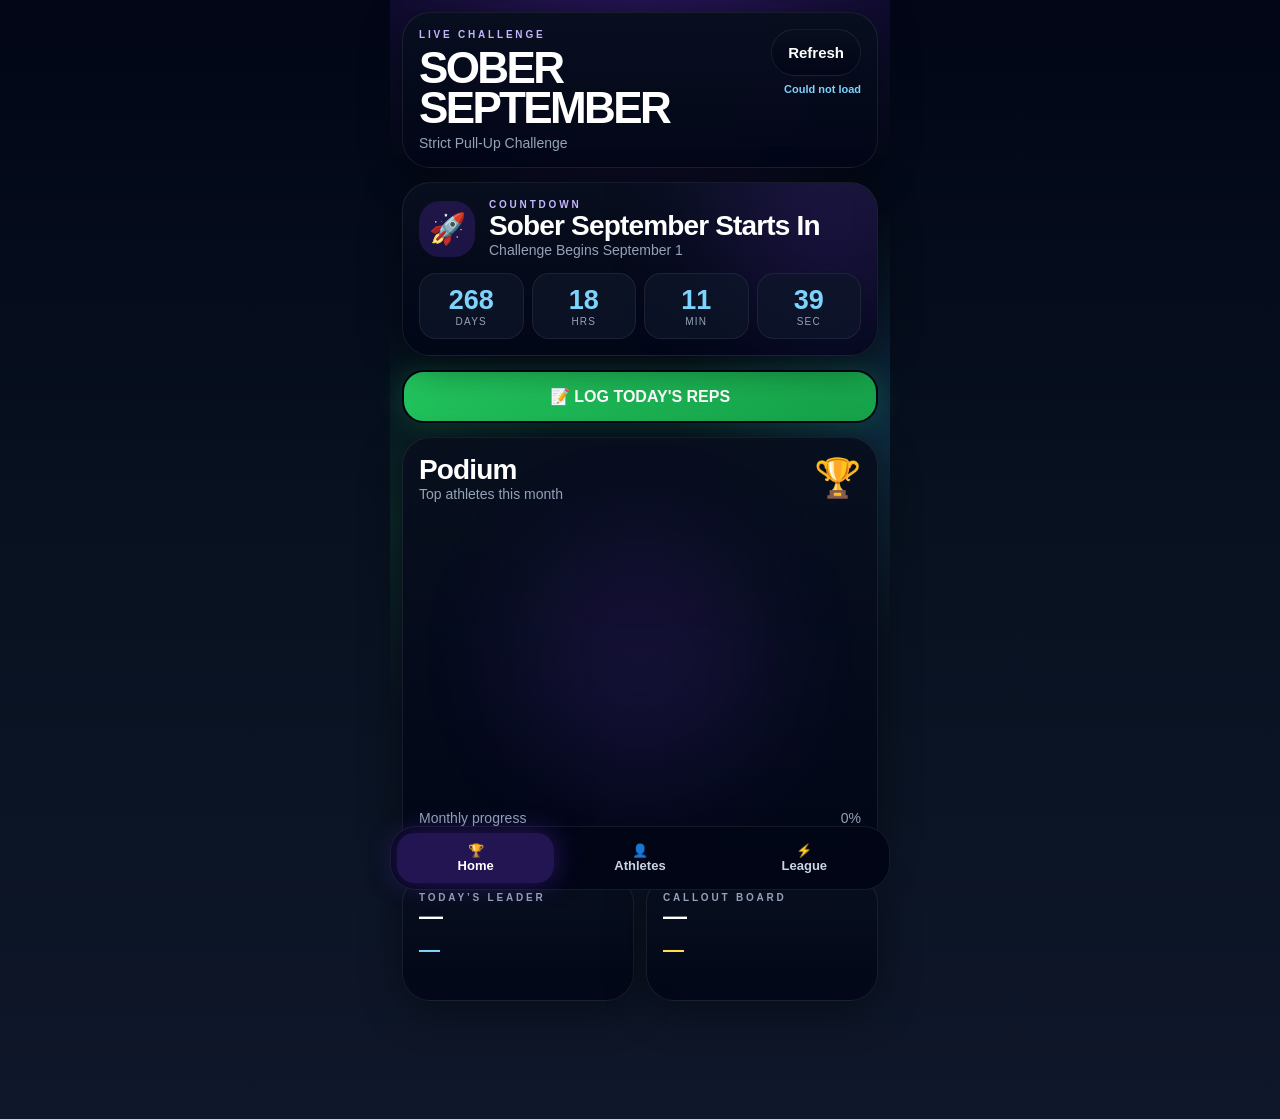
==== commit 46f64044: "Update index.html" ====
--- a/public/index.html
+++ b/public/index.html
@@ -52,7 +52,7 @@
     <div id="championName" class="champion-name">—</div>
     <div id="championPoints" class="champion-points">— PTS</div>
     <div id="championCopy" class="champion-copy">— survived Sober September and took the crown.</div>
-    <div class="champion-party">Everybody, let’s celebrate.</div>
+    <div class="champion-party">Everybody, let’s get fucked up.</div>
     <button class="champion-button" onclick="closeChampionModal()">Proceed</button>
   </div>
 </div>
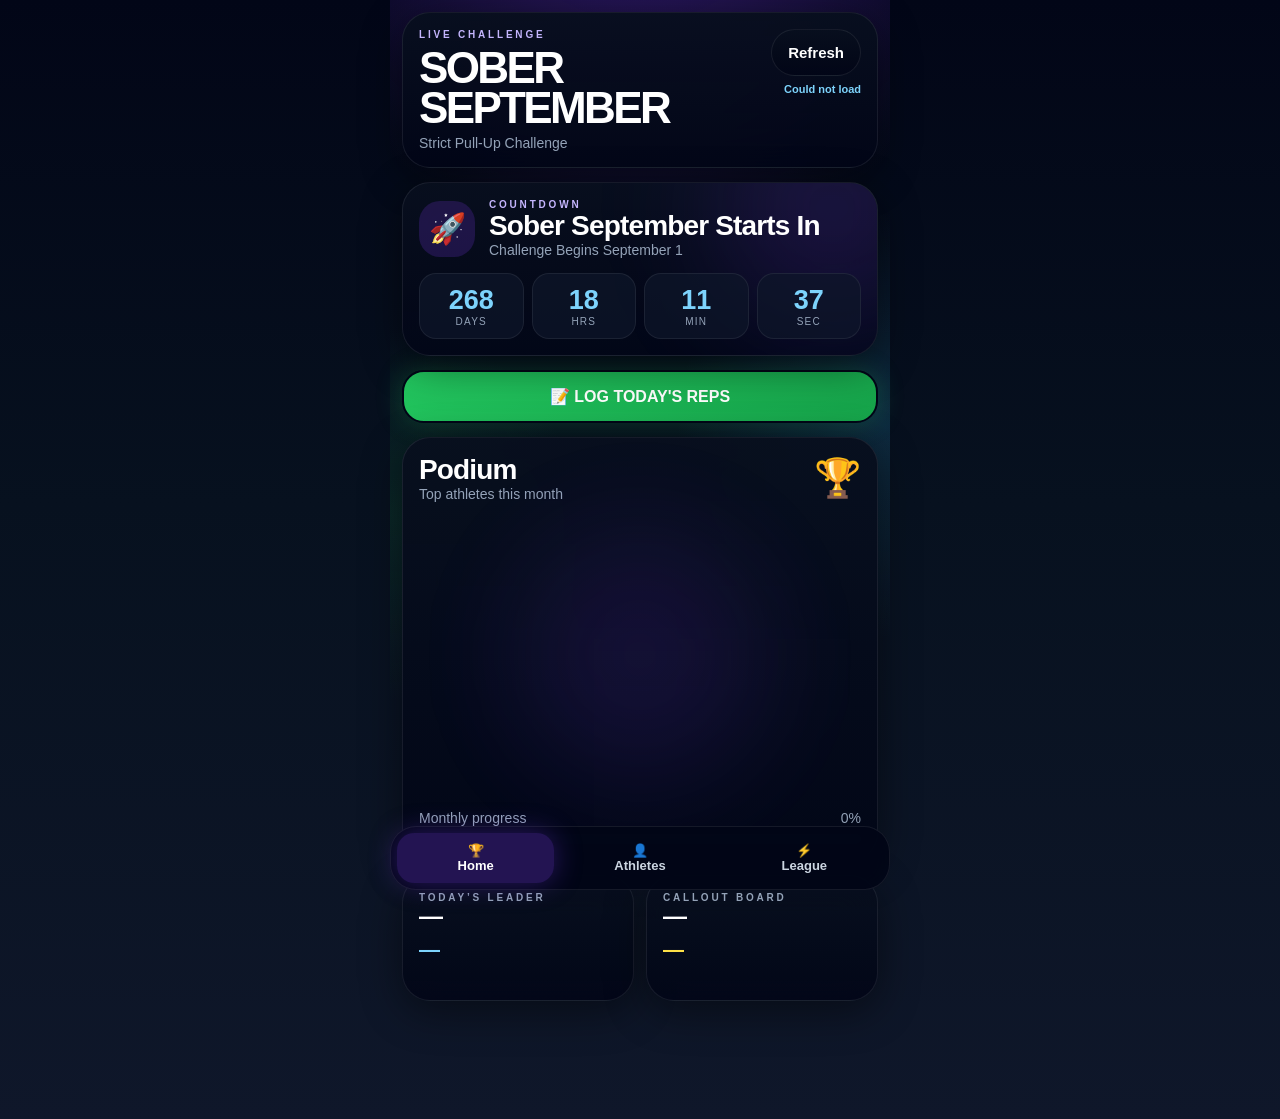
==== commit f775b9ea: "Update index.html" ====
--- a/public/index.html
+++ b/public/index.html
@@ -60,7 +60,7 @@
 <script>
 const FORCE_MAXOUT = false;
 const FORCE_REDEMPTION = false;
-const FORCE_CHAMPION_MODAL = true;
+const FORCE_CHAMPION_MODAL = false;
 const CSV_URL="https://docs.google.com/spreadsheets/d/e/2PACX-1vQ6sg6Ciu_MQOmwK-N3jY2yp-dhYr33MrpR0pV_jR8VoWUtUU1fras-JP04htR-Psk2HCzSDsae2d9K/pub?gid=551726986&single=true&output=csv";
 const ATHLETES=["Cody","DJ","Tyler","Shane"];
 const PROFILE_IMAGES={Cody:"/images/cody.jpg",Shane:"/images/shane.jpg",DJ:"/images/dj.jpg",Tyler:"/images/tyler.jpg"};
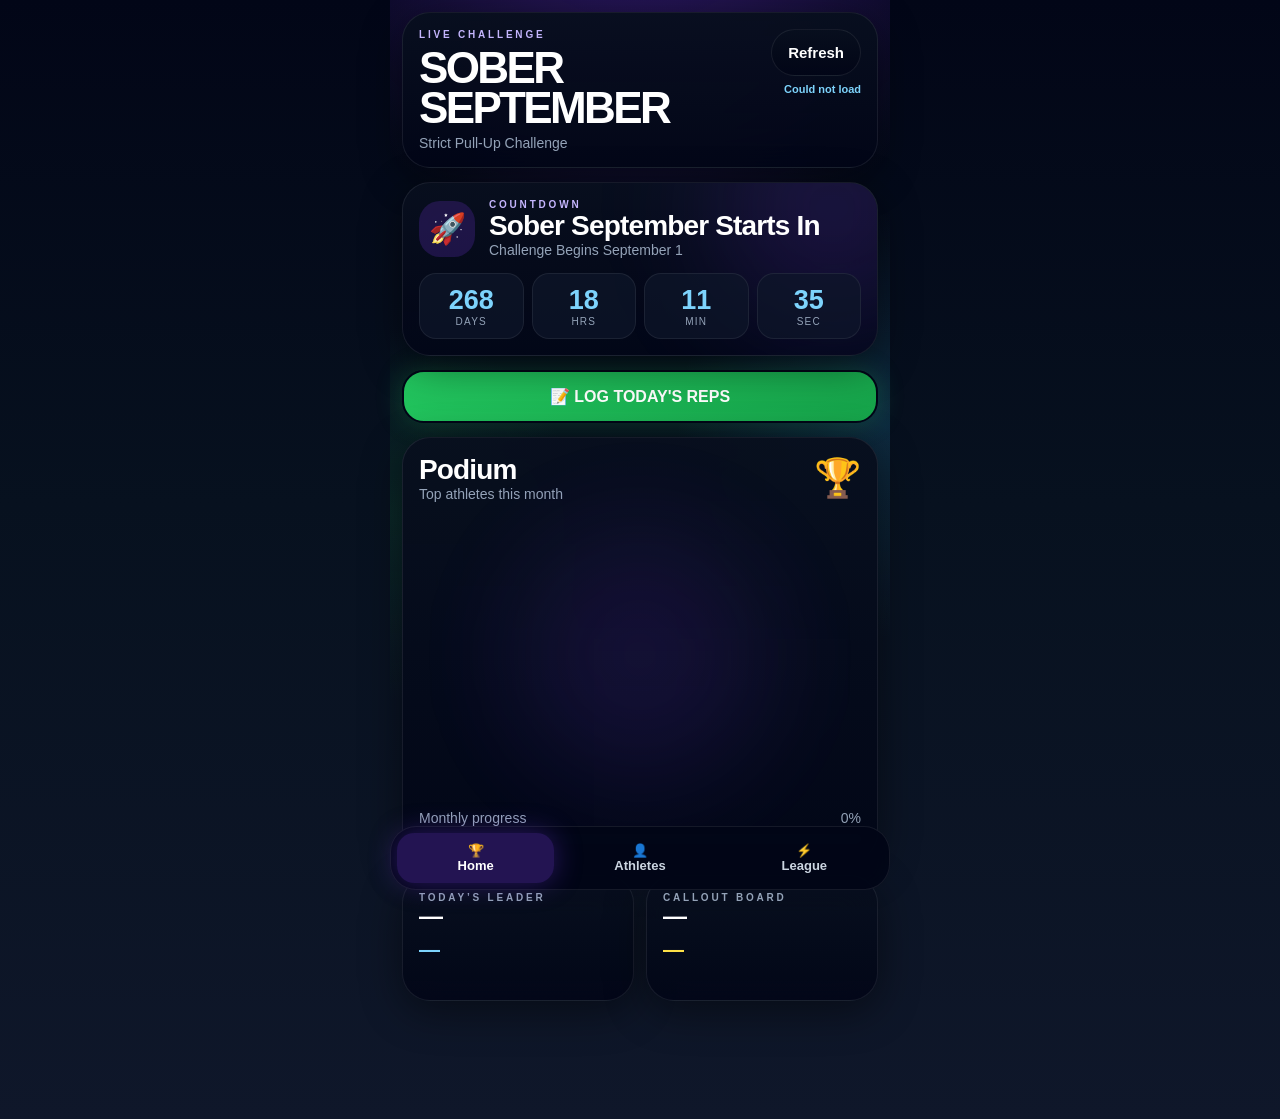
==== commit aa22e24f: "Update index.html" ====
--- a/public/index.html
+++ b/public/index.html
@@ -78,7 +78,19 @@
 async function loadData(){const res=await fetch(CSV_URL+"&cacheBust="+Date.now());const text=await res.text();const rows=parseCSV(text).filter(r=>r.some(c=>String(c).trim()!==""));const headers=rows.shift()||[];return rows.map(r=>{const o={};headers.forEach((h,i)=>o[h]=r[i]||"");const name=String(getField(o,["Name","Athlete","Competitor"])).trim();const bw=num(getField(o,["Bodyweight","Body Weight","Weight"]));const reps=num(getField(o,["Pull-Ups Completed Today","Pull Ups Completed Today","Pull-Ups","Pullups","Reps"]));const max=num(getField(o,["Best Max Set","Max Set","Best Set","Saturday Max"]));const date=dateObj(getField(o,["Timestamp","Date","Submitted At"]));return{name,bw,reps,max,date,key:dayKey(date),score:bw*reps/100}}).filter(x=>ATHLETES.includes(x.name))}
 function isRedemptionDate(d){return d&&d.getMonth()===8&&(d.getDate()===19||d.getDate()===20)}
 function applyRedemption(days){const base=days.filter(d=>!isRedemptionDate(d.date)).map(d=>({...d,originalScore:d.score,redeemed:false,replacement:null}));const red=days.filter(d=>isRedemptionDate(d.date)&&d.score>0).sort((a,b)=>b.score-a.score).map(d=>({...d}));const eligible=[...base].filter(d=>d.score>0).sort((a,b)=>a.score-b.score).slice(0,2);const applied=[];eligible.forEach((low,i)=>{const candidate=red[i];if(candidate&&candidate.score>low.score){const target=base.find(d=>d.key===low.key);if(target){const gain=candidate.score-low.score;target.redeemed=true;target.replacement={score:candidate.score,reps:candidate.reps,max:candidate.max,date:candidate.date,gain};target.score=candidate.score;target.reps=candidate.reps;target.max=Math.max(target.max||0,candidate.max||0);applied.push({original:low,replacement:candidate,gain})}}});return{days:base.sort((a,b)=>a.date-b.date),eligible,redScores:red,applied,totalGain:applied.reduce((a,b)=>a+b.gain,0)}}
-function calc(rows){return ATHLETES.map(name=>{const r=rows.filter(x=>x.name===name),day={};r.forEach(x=>{if(!day[x.key])day[x.key]={score:0,reps:0,max:0,date:x.date,bw:0,entries:0};day[x.key].score+=x.score;day[x.key].reps+=x.reps;day[x.key].max=Math.max(day[x.key].max,x.max||0);day[x.key].bw=x.bw||day[x.key].bw;day[x.key].entries++});const originalDays=Object.entries(day).map(([key,v])=>({key,...v})).filter(x=>x.date).sort((a,b)=>a.date-b.date);const redemption=applyRedemption(originalDays);const days=redemption.days;const total=days.reduce((a,b)=>a+b.score,0),reps=days.reduce((a,b)=>a+b.reps,0),best=Math.max(...days.map(x=>x.max||0),...r.map(x=>x.max||0),0),avg=days.length?total/days.length:0,today=day[dayKey(new Date())]?.score||0;const weights=r.filter(x=>x.bw>0&&x.date).sort((a,b)=>a.date-b.date);const startWeight=weights.length?weights[0].bw:0,currentWeight=weights.length?weights[weights.length-1].bw:0,weightChange=currentWeight&&startWeight?currentWeight-startWeight:0;const lastEntry=r.filter(x=>x.date).sort((a,b)=>b.date-a.date)[0]?.date||null;const daysSinceLast=daysAgo(lastEntry);const currentStreak=streakEndingToday(days);const bestStreak=bestConsecutiveStreak(days);return{name,total,reps,best,avg,streak:currentStreak,bestStreak,today,startWeight,currentWeight,weightChange,lastEntry,daysSinceLast,days,originalDays,redemption,rawRows:r}}).sort((a,b)=>b.total-a.total)}
+function streakBonus(days){
+  const streak = bestConsecutiveStreak(days);
+  const totalDays = days.length;
+
+  let bonus = 0;
+  if(streak >= 7) bonus += 100;
+  if(streak >= 14) bonus += 200;
+  if(streak >= 21) bonus += 300;
+  if(totalDays >= 30) bonus += 500;
+
+  return bonus;
+}
+  function calc(rows){return ATHLETES.map(name=>{const r=rows.filter(x=>x.name===name),day={};r.forEach(x=>{if(!day[x.key])day[x.key]={score:0,reps:0,max:0,date:x.date,bw:0,entries:0};day[x.key].score+=x.score;day[x.key].reps+=x.reps;day[x.key].max=Math.max(day[x.key].max,x.max||0);day[x.key].bw=x.bw||day[x.key].bw;day[x.key].entries++});const originalDays=Object.entries(day).map(([key,v])=>({key,...v})).filter(x=>x.date).sort((a,b)=>a.date-b.date);const redemption=applyRedemption(originalDays);const days=redemption.days;const baseTotal=days.reduce((a,b)=>a+b.score,0), bonus=streakBonus(days), total=baseTotal+bonus,reps=days.reduce((a,b)=>a+b.reps,0),best=Math.max(...days.map(x=>x.max||0),...r.map(x=>x.max||0),0),avg=days.length?total/days.length:0,today=day[dayKey(new Date())]?.score||0;const weights=r.filter(x=>x.bw>0&&x.date).sort((a,b)=>a.date-b.date);const startWeight=weights.length?weights[0].bw:0,currentWeight=weights.length?weights[weights.length-1].bw:0,weightChange=currentWeight&&startWeight?currentWeight-startWeight:0;const lastEntry=r.filter(x=>x.date).sort((a,b)=>b.date-a.date)[0]?.date||null;const daysSinceLast=daysAgo(lastEntry);const currentStreak=streakEndingToday(days);const bestStreak=bestConsecutiveStreak(days);return{name,total,bonus,reps,best,avg,streak:currentStreak,bestStreak,today,startWeight,currentWeight,weightChange,lastEntry,daysSinceLast,days,originalDays,redemption,rawRows:r}}).sort((a,b)=>b.total-a.total)}
 function checkInShort(s){if(s.daysSinceLast===null)return"⚪ No Entry";if(s.daysSinceLast===0)return"🟢 Today";if(s.daysSinceLast===1)return"🟡 Yesterday";if(s.daysSinceLast<=3)return`🟠 ${s.daysSinceLast} Days Ago`;return`🔴 ${s.daysSinceLast} Days Ago`}
 function checkInClass(s){if(s.daysSinceLast===null)return"status-gray";if(s.daysSinceLast===0)return"status-green";if(s.daysSinceLast<=3)return"status-yellow";return"status-red"}
 function weightChangeText(s){if(!s.currentWeight)return"Weight not entered";const c=Math.round(s.weightChange*10)/10;if(c===0)return`${s.currentWeight} lbs • no change`;return`${s.currentWeight} lbs • ${c>0?"up":"down"} ${Math.abs(c)} lbs`}function weightClass(s){if(!s.currentWeight||!s.weightChange)return"status-gray";return s.weightChange>0?"status-red":"status-green"}
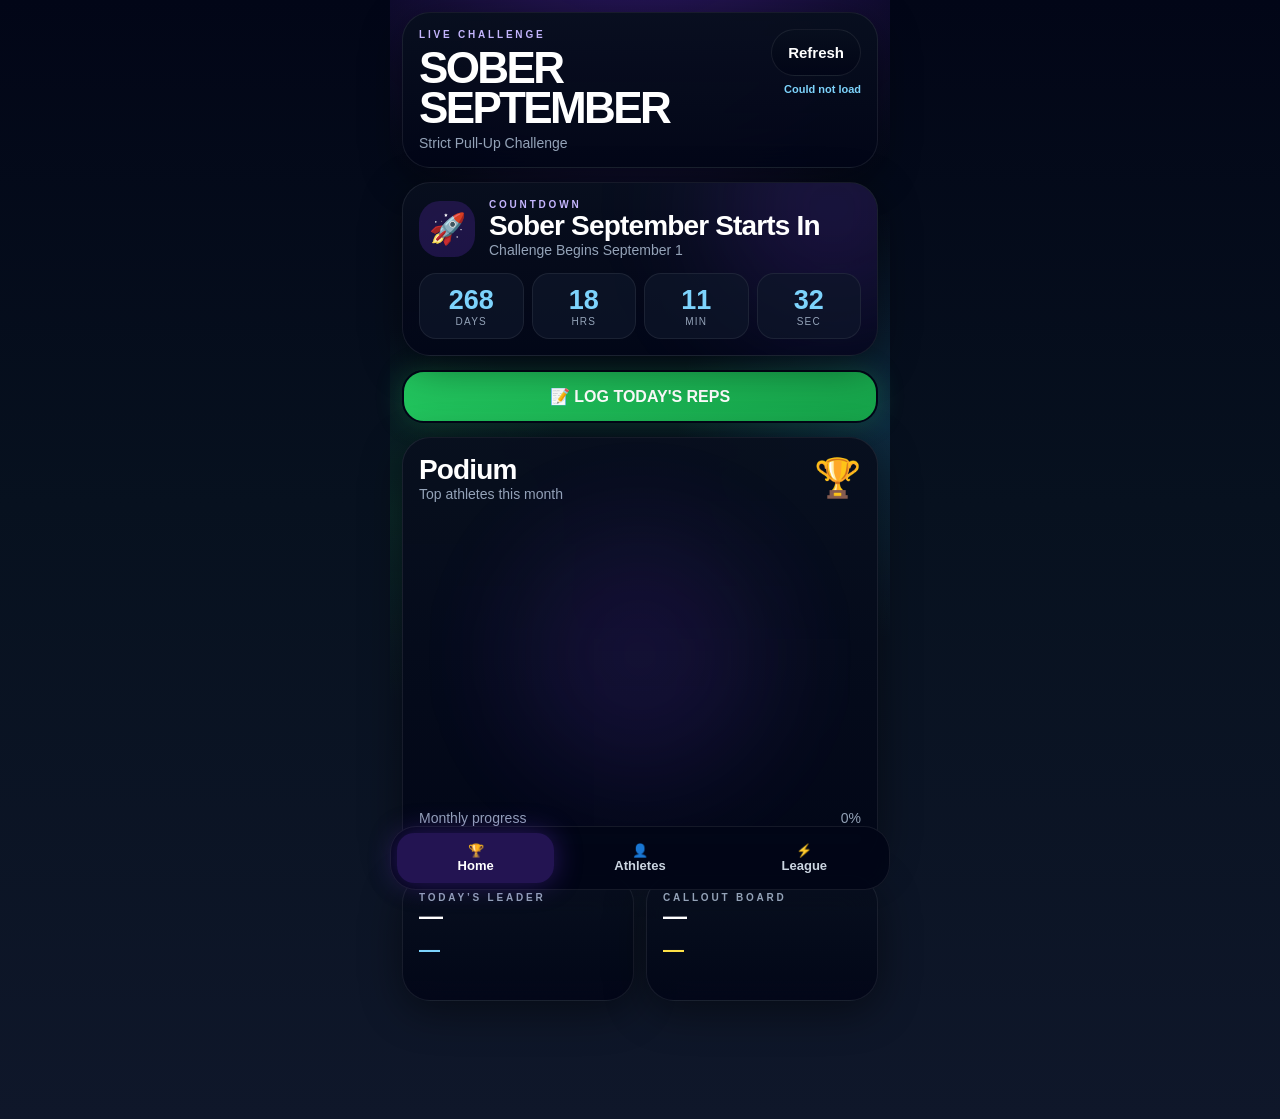
==== commit e4db44c4: "Update index.html" ====
--- a/public/index.html
+++ b/public/index.html
@@ -40,7 +40,18 @@
 <section class="grid2"><div class="card mini"><div class="label">Today’s Leader</div><div id="todayLeader" class="big">—</div><div id="todayPoints" style="font-size:21px;color:#7dd3fc;font-weight:900;margin-top:8px">—</div></div><div class="card mini"><div class="label">Callout Board</div><div id="calloutText" class="big">—</div><div id="calloutSub" style="font-size:21px;color:#fde047;font-weight:900;margin-top:8px">—</div></div><div class="card mini max-only"><div class="label">Current Max Leader</div><div id="maxLeaderName" class="big">—</div><div id="maxLeaderSet" style="font-size:21px;color:#fde047;font-weight:900;margin-top:8px">—</div></div><div class="card mini redemption-only"><div class="label">Redemption Watch</div><div id="redemptionWatchName" class="big">—</div><div id="redemptionWatchGain" style="font-size:21px;color:#fb7185;font-weight:900;margin-top:8px">—</div></div></section>
 </section>
 <section id="athletes" class="tab-page"><header class="card"><div><div class="label" style="color:#c4b5fd">Deep Dive</div><h2>Athletes</h2><div class="small">Profile, daily log, and progress chart</div></div><div id="athleteCards" class="ath-grid"></div></header><section id="profilePanel" class="card profile-panel"></section></section>
-<section id="league" class="tab-page"><header class="card"><div><div class="label" style="color:#c4b5fd">League HQ</div><h2>League</h2><div class="small">Records and special event rules</div></div></header><section class="card"><h2>Records</h2><div id="records"></div></section><section class="card redemption-only redemption-card"><div class="label" style="color:#fb7185">Redemption Tracker</div><h2>Replacement Watch</h2><div id="redemptionTracker" class="redemption-list"></div></section><section class="card"><div class="label" style="color:#c4b5fd">Special Events</div><h2>Event Rules</h2><div class="event-grid" style="margin-top:14px"><div class="event-card gold"><div class="event-title">⚡ Max-Out Saturday</div><div class="event-sub">Every Saturday, the best single-set strict pull-up max wins <b style="color:#fde047">+50 bonus points.</b></div></div><div class="event-card red"><div class="event-title">🔥 Redemption Weekend</div><div class="event-sub"><b>Sept 19–20.</b> Replace your two lowest non-zero scoring days if higher.</div></div><div class="event-card gold"><div class="event-title">🏆 Championship Saturday</div><div class="event-sub">Sept 19 is a Saturday, so Redemption Weekend and Max-Out Saturday are both active.</div></div><div class="event-card"><div class="event-title">📐 Scoring</div><div class="event-sub">Bodyweight × Reps ÷ 100. Strict pull-ups only. Chin clearly above the bar. No kipping.</div></div></div></section></section>
+<section id="league" class="tab-page"><header class="card"><div><div class="label" style="color:#c4b5fd">League HQ</div><h2>League</h2><div class="small">Records and special event rules</div></div></header><section class="card"><h2>Records</h2><div id="records"></div></section><section class="card redemption-only redemption-card"><div class="label" style="color:#fb7185">Redemption Tracker</div><h2>Replacement Watch</h2><div id="redemptionTracker" class="redemption-list"></div></section><section class="card"><div class="label" style="color:#c4b5fd">Special Events</div><h2>Event Rules</h2><div class="event-grid" style="margin-top:14px"><div class="event-card gold"><div class="event-title">⚡ Max-Out Saturday</div><div class="event-sub">Every Saturday, the best single-set strict pull-up max wins <b style="color:#fde047">+50 bonus points.</b></div></div><div class="event-card red"><div class="event-title">🔥 Redemption Weekend</div><div class="event-sub"><b>Sept 19–20.</b> Replace your two lowest non-zero scoring days if higher.</div></div><div class="event-card gold"><div class="event-title">🏆 Championship Saturday</div><div class="event-sub">Sept 19 is a Saturday, so Redemption Weekend and Max-Out Saturday are both active.</div></div><div class="event-card"><div class="event-title">📐 Scoring</div><div class="event-sub">Bodyweight × Reps ÷ 100. Strict pull-ups only. Chin clearly above the bar. No kipping.</div></div><div class="event-card">
+  <div class="event-title">🔥 Consistency Bonuses</div>
+  <div class="event-sub">
+    7-Day Streak → <b>+100 pts</b><br>
+    14-Day Streak → <b>+200 pts</b><br>
+    21-Day Streak → <b>+300 pts</b><br>
+    Perfect Month → <b>+500 pts</b><br><br>
+
+    Bonuses stack. A perfect month earns all streak bonuses plus the
+    Perfect Month bonus.
+  </div>
+</div></div></section></section>
 </div>
   <div id="championOverlay" class="champion-overlay">
   <div class="champion-card">
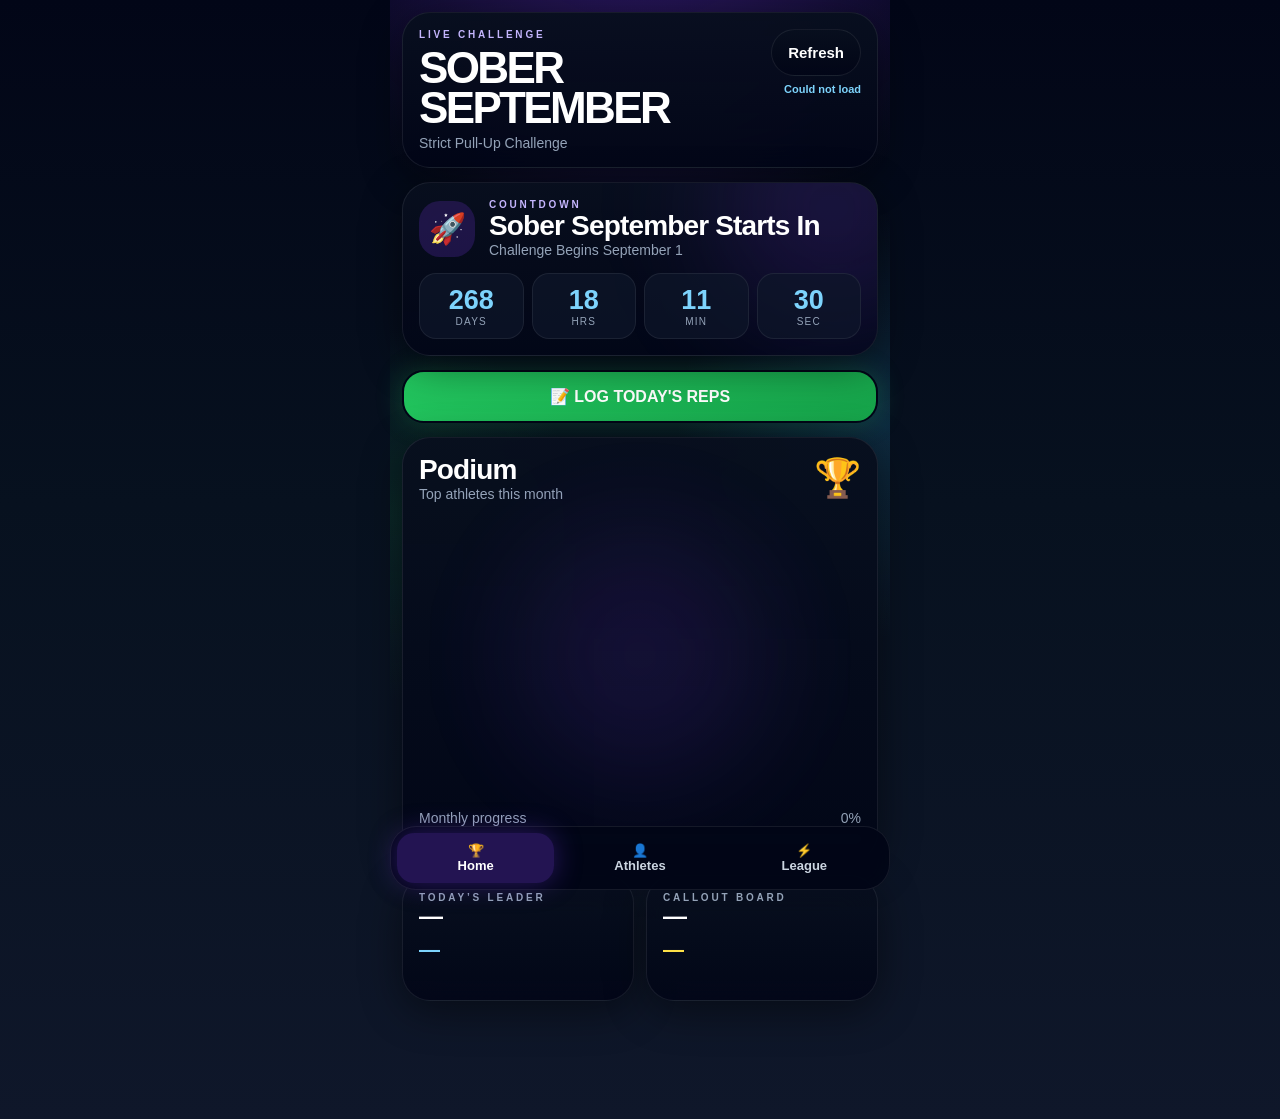
==== commit 10cdbb10: "Update index.html" ====
--- a/public/index.html
+++ b/public/index.html
@@ -41,7 +41,7 @@
 </section>
 <section id="athletes" class="tab-page"><header class="card"><div><div class="label" style="color:#c4b5fd">Deep Dive</div><h2>Athletes</h2><div class="small">Profile, daily log, and progress chart</div></div><div id="athleteCards" class="ath-grid"></div></header><section id="profilePanel" class="card profile-panel"></section></section>
 <section id="league" class="tab-page"><header class="card"><div><div class="label" style="color:#c4b5fd">League HQ</div><h2>League</h2><div class="small">Records and special event rules</div></div></header><section class="card"><h2>Records</h2><div id="records"></div></section><section class="card redemption-only redemption-card"><div class="label" style="color:#fb7185">Redemption Tracker</div><h2>Replacement Watch</h2><div id="redemptionTracker" class="redemption-list"></div></section><section class="card"><div class="label" style="color:#c4b5fd">Special Events</div><h2>Event Rules</h2><div class="event-grid" style="margin-top:14px"><div class="event-card gold"><div class="event-title">⚡ Max-Out Saturday</div><div class="event-sub">Every Saturday, the best single-set strict pull-up max wins <b style="color:#fde047">+50 bonus points.</b></div></div><div class="event-card red"><div class="event-title">🔥 Redemption Weekend</div><div class="event-sub"><b>Sept 19–20.</b> Replace your two lowest non-zero scoring days if higher.</div></div><div class="event-card gold"><div class="event-title">🏆 Championship Saturday</div><div class="event-sub">Sept 19 is a Saturday, so Redemption Weekend and Max-Out Saturday are both active.</div></div><div class="event-card"><div class="event-title">📐 Scoring</div><div class="event-sub">Bodyweight × Reps ÷ 100. Strict pull-ups only. Chin clearly above the bar. No kipping.</div></div><div class="event-card">
-  <div class="event-title">🔥 Consistency Bonuses</div>
+  <div class="event-title">📅 Consistency Bonuses</div>
   <div class="event-sub">
     7-Day Streak → <b>+100 pts</b><br>
     14-Day Streak → <b>+200 pts</b><br>
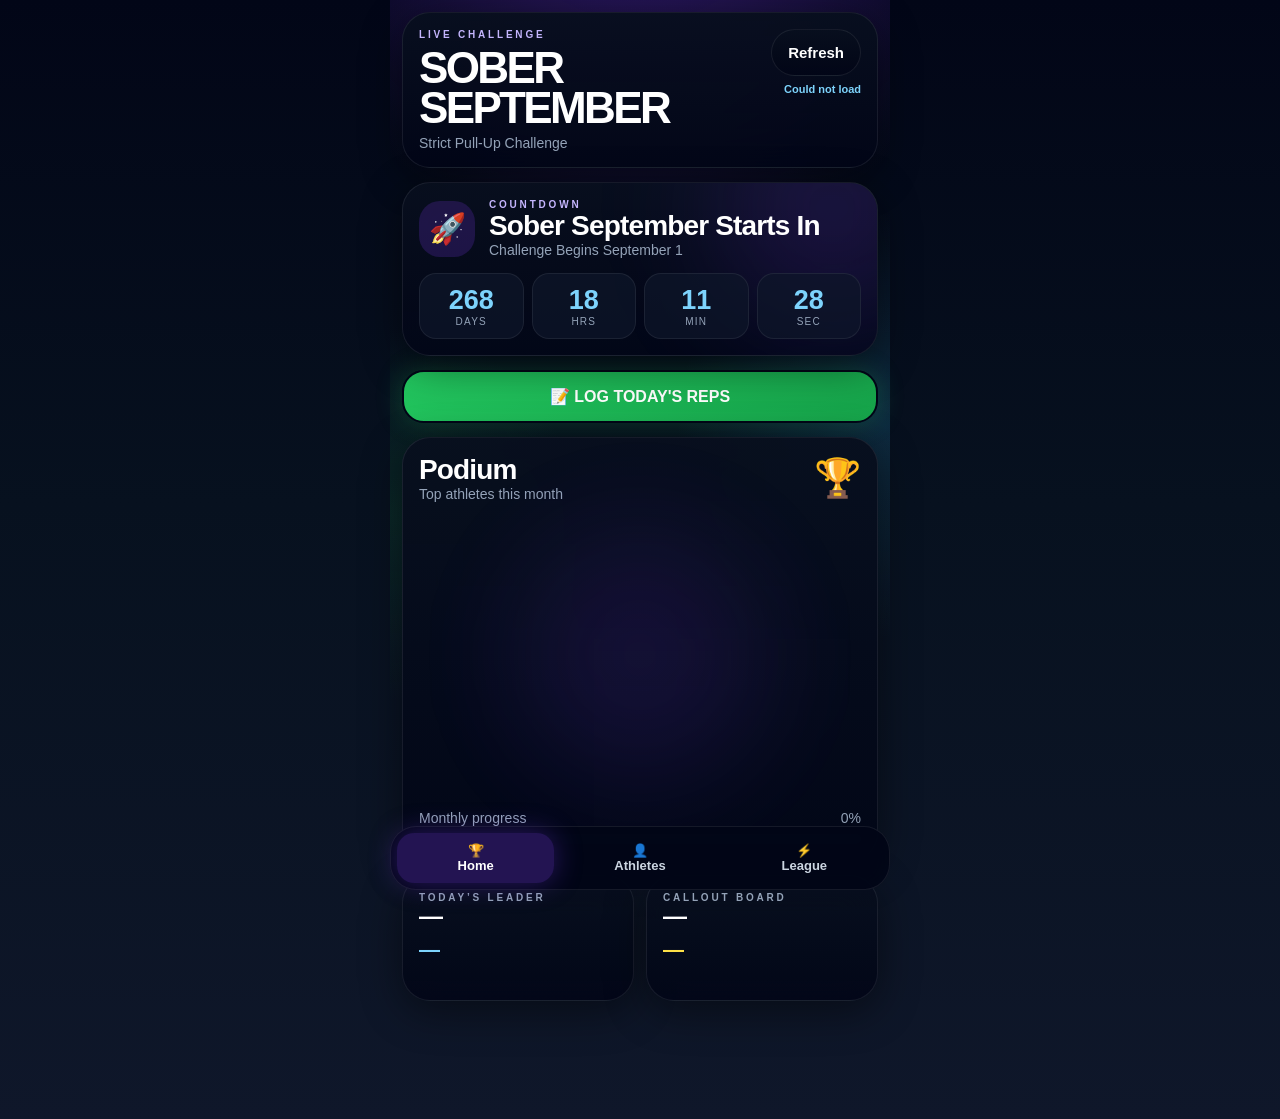
==== commit 7a40f249: "Update index.html" ====
--- a/public/index.html
+++ b/public/index.html
@@ -125,7 +125,7 @@
 function getRedemptionInfo(s){const redemption=s.redemption||applyRedemption(s.originalDays||s.days||[]);return redemption}
 function renderRedemptionCard(s){const info=getRedemptionInfo(s);const rows=info.eligible.length?info.eligible.map(d=>{const applied=info.applied.find(a=>a.original.key===d.key);return `<div class="redemption-row"><div><b>${niceDate(d.date)}</b><div class="small">${d.reps} reps • ${Math.round(d.score)} pts${applied?` → ${Math.round(applied.replacement.score)} pts`:``}</div></div><div class="redemption-score">${applied?`✓ Redeemed`:`Can Improve`}</div></div>`}).join(""):`<div class="small" style="margin-top:8px">No eligible scoring days yet.</div>`;return `<div class="card redemption-only redemption-card" style="margin:14px 0 0;padding:14px"><div class="label" style="color:#fb7185">Redemption Weekend</div><h2 style="font-size:24px">Days Eligible For Replacement</h2><div class="redemption-list">${rows}</div></div>`}
 function renderRedemptionTracker(stats){const el=document.getElementById("redemptionTracker");if(!el)return;el.innerHTML=[...stats].map(s=>{const info=getRedemptionInfo(s);const low=info.eligible.map(d=>{const applied=info.applied.find(a=>a.original.key===d.key);return `${Math.round(d.score)} pts${applied?` ✓`:``}`}).join(" / ")||"No eligible days";return `<div class="redemption-row"><div><b>${s.name}</b><div class="small">Lowest scores: ${low}</div></div><div class="redemption-gain">${info.totalGain>0?`+${Math.round(info.totalGain)}`:`—`}</div></div>`}).join("");const redemptions=[...stats].flatMap(s=>(getRedemptionInfo(s).applied||[]).map(a=>({name:s.name,gain:Math.round(a.gain),replacement:a.replacement,original:a.original}))).sort((a,b)=>b.gain-a.gain);const nameEl=document.getElementById("redemptionWatchName"),gainEl=document.getElementById("redemptionWatchGain");if(!nameEl||!gainEl)return;if(redemptions.length){nameEl.textContent="Biggest Redemption So Far";gainEl.textContent=`${redemptions[0].name} +${redemptions[0].gain} pts gained`}else{nameEl.textContent="Waiting For First Redemption Entry";gainEl.textContent="No scores redeemed yet"}}
-function renderProfile(s){const panel=document.getElementById("profilePanel");panel.style.setProperty("--athlete-glow",ATHLETE_GLOW[s.name]||"#7c3aed");panel.innerHTML=`<div class="profile-head">${profilePhotoHTML(s.name,116,116)}<div><div class="profile-name">${s.name}</div><div class="profile-points">${Math.round(s.total)} PTS</div><div class="${weightClass(s)}" style="font-size:13px;font-weight:900;margin-top:5px">Current Weight: ${weightChangeText(s)}</div><div class="${checkInClass(s)}" style="font-size:13px;font-weight:900;margin-top:4px">Last Check-In: ${checkInShort(s).replace(/^\S+\s/,"")}</div></div></div><div class="stat-grid">${stat("Current Streak",s.streak,"🔥🔥🔥")}${stat("Best Max Set",s.best,spark())}${stat("Avg Daily",s.avg.toFixed(1))}${stat("Total Reps",s.reps)}</div>${renderRedemptionCard(s)}<div class="card" style="margin:14px 0 0;padding:14px"><h2 style="font-size:24px">Daily Log</h2><div class="small">Every scoring day this month</div><div class="daily-log-list">${renderDailyLog(s)}</div></div><div class="card chart-card" style="margin:14px 0 0;padding:14px"><h2 style="font-size:24px">Progress Chart</h2><div class="small">Daily reps trend</div>${renderChart(s)}</div>`}
+function renderProfile(s){const panel=document.getElementById("profilePanel");panel.style.setProperty("--athlete-glow",ATHLETE_GLOW[s.name]||"#7c3aed");panel.innerHTML=`<div class="profile-head">${profilePhotoHTML(s.name,116,116)}<div><div class="profile-name">${s.name}</div><div class="profile-points">${Math.round(s.total)} PTS</div><div class="${weightClass(s)}" style="font-size:13px;font-weight:900;margin-top:5px">Current Weight: ${weightChangeText(s)}</div><div class="${checkInClass(s)}" style="font-size:13px;font-weight:900;margin-top:4px">Last Check-In: ${checkInShort(s).replace(/^\S+\s/,"")}</div></div></div><div class="stat-grid">${stat("Current Streak",s.streak,"🔥🔥🔥")}${stat("Best Max Set",s.best,spark())}${stat("Avg Daily",s.avg.toFixed(1))}${stat("Total Reps",s.reps)}</div>${renderRedemptionCard(s)}<div class="card" style="margin:14px 0 0;padding:14px"><h2 style="font-size:24px">Daily Log</h2><div class="small">Every scoring day this month</div><div class="daily-log-list">${renderDailyLog(s)}</div></div><div class="card chart-card" style="margin:14px 0 0;padding:14px"><h2 style="font-size:24px">Pull-Up Chart</h2><div class="small">Daily reps trend</div>${renderChart(s)}</div>`}
 function renderDailyLog(s){if(!s.days.length)return`<div class="daily-row"><div>—</div><div class="small">No entries yet</div><div></div></div>`;return[...s.days].reverse().map(d=>`<div class="daily-row"><div style="font-weight:900">${niceDate(d.date)}</div><div><b>${Math.round(d.score)} pts</b><div class="small">${d.reps} reps • max ${d.max||0} • ${d.bw||"—"} lbs</div></div><div class="entry-pill">${d.entries} ${d.entries===1?"entry":"entries"}</div></div>`).join("")}
 function renderChart(s){
   if(!s.days.length)return `<div class="chart"></div>`;
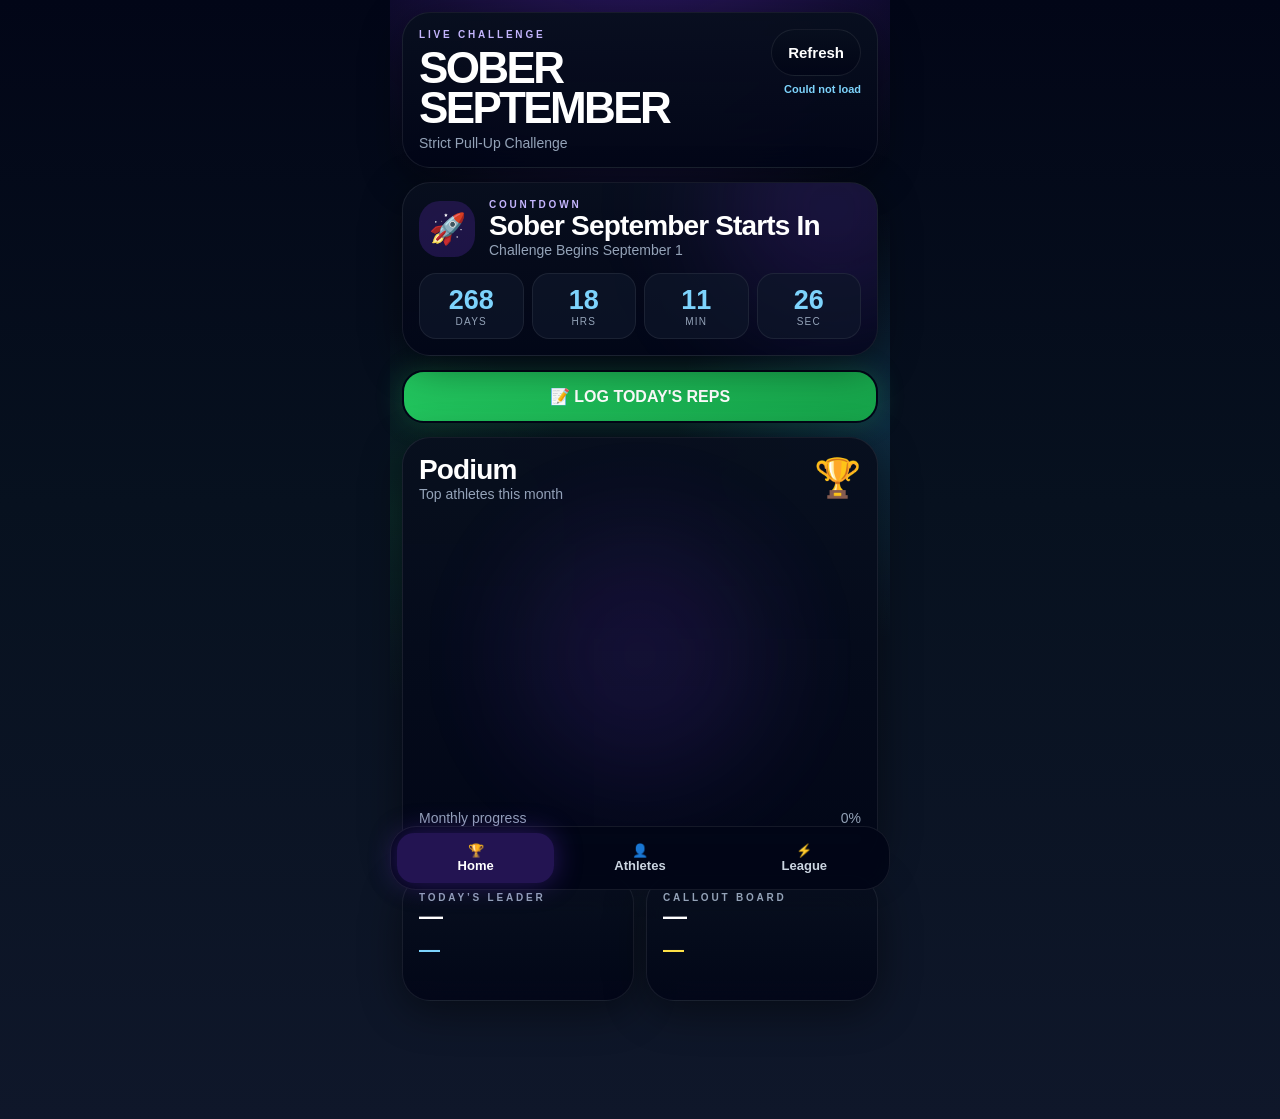
==== commit b801b090: "Load Central-time fixes before app initialization" ====
--- a/public/index.html
+++ b/public/index.html
@@ -274,7 +274,7 @@
 }
   function render(stats,rows){window.currentStats=stats;window.currentRows=rows;renderPodium(stats);renderAthleteCards(stats);renderLeague(stats,rows);renderRedemptionTracker(stats);renderMaxLeader(stats,rows);const pct=challengeProgressPct();document.getElementById("progressText").textContent=pct+"%";document.getElementById("progressBar").style.width=pct+"%";const today=[...stats].sort((a,b)=>b.today-a.today)[0],callout=getCallout(stats,rows);[["todayLeader",today?.name||"—"],["todayPoints",`${Math.round(today?.today||0)} pts today`],["calloutText",callout.main],["calloutSub",callout.sub]].forEach(([id,val])=>{const el=document.getElementById(id);if(el)el.textContent=val});renderProfile(stats[0]);maybeShowChampionModal(stats)}
 async function loadAndRender(){document.body.classList.add("loading");document.getElementById("lastUpdated").textContent="Updating standings...";try{const rows=await loadData();await new Promise(r=>setTimeout(r,650));render(calc(rows),rows);document.body.classList.remove("loading");document.getElementById("lastUpdated").textContent="Updated "+new Date().toLocaleTimeString()}catch(e){console.error(e);document.body.classList.remove("loading");document.getElementById("lastUpdated").textContent="Could not load"}}
-updateCountdown();setInterval(updateCountdown,1000);loadAndRender();
+const fixesScript=document.createElement("script");fixesScript.src="/central-fixes.js?v=41";fixesScript.onload=()=>{updateCountdown();setInterval(updateCountdown,1000);loadAndRender()};fixesScript.onerror=()=>{console.error("Could not load Central fixes");updateCountdown();setInterval(updateCountdown,1000);loadAndRender()};document.head.appendChild(fixesScript);
 </script>
 </body>
 </html>
